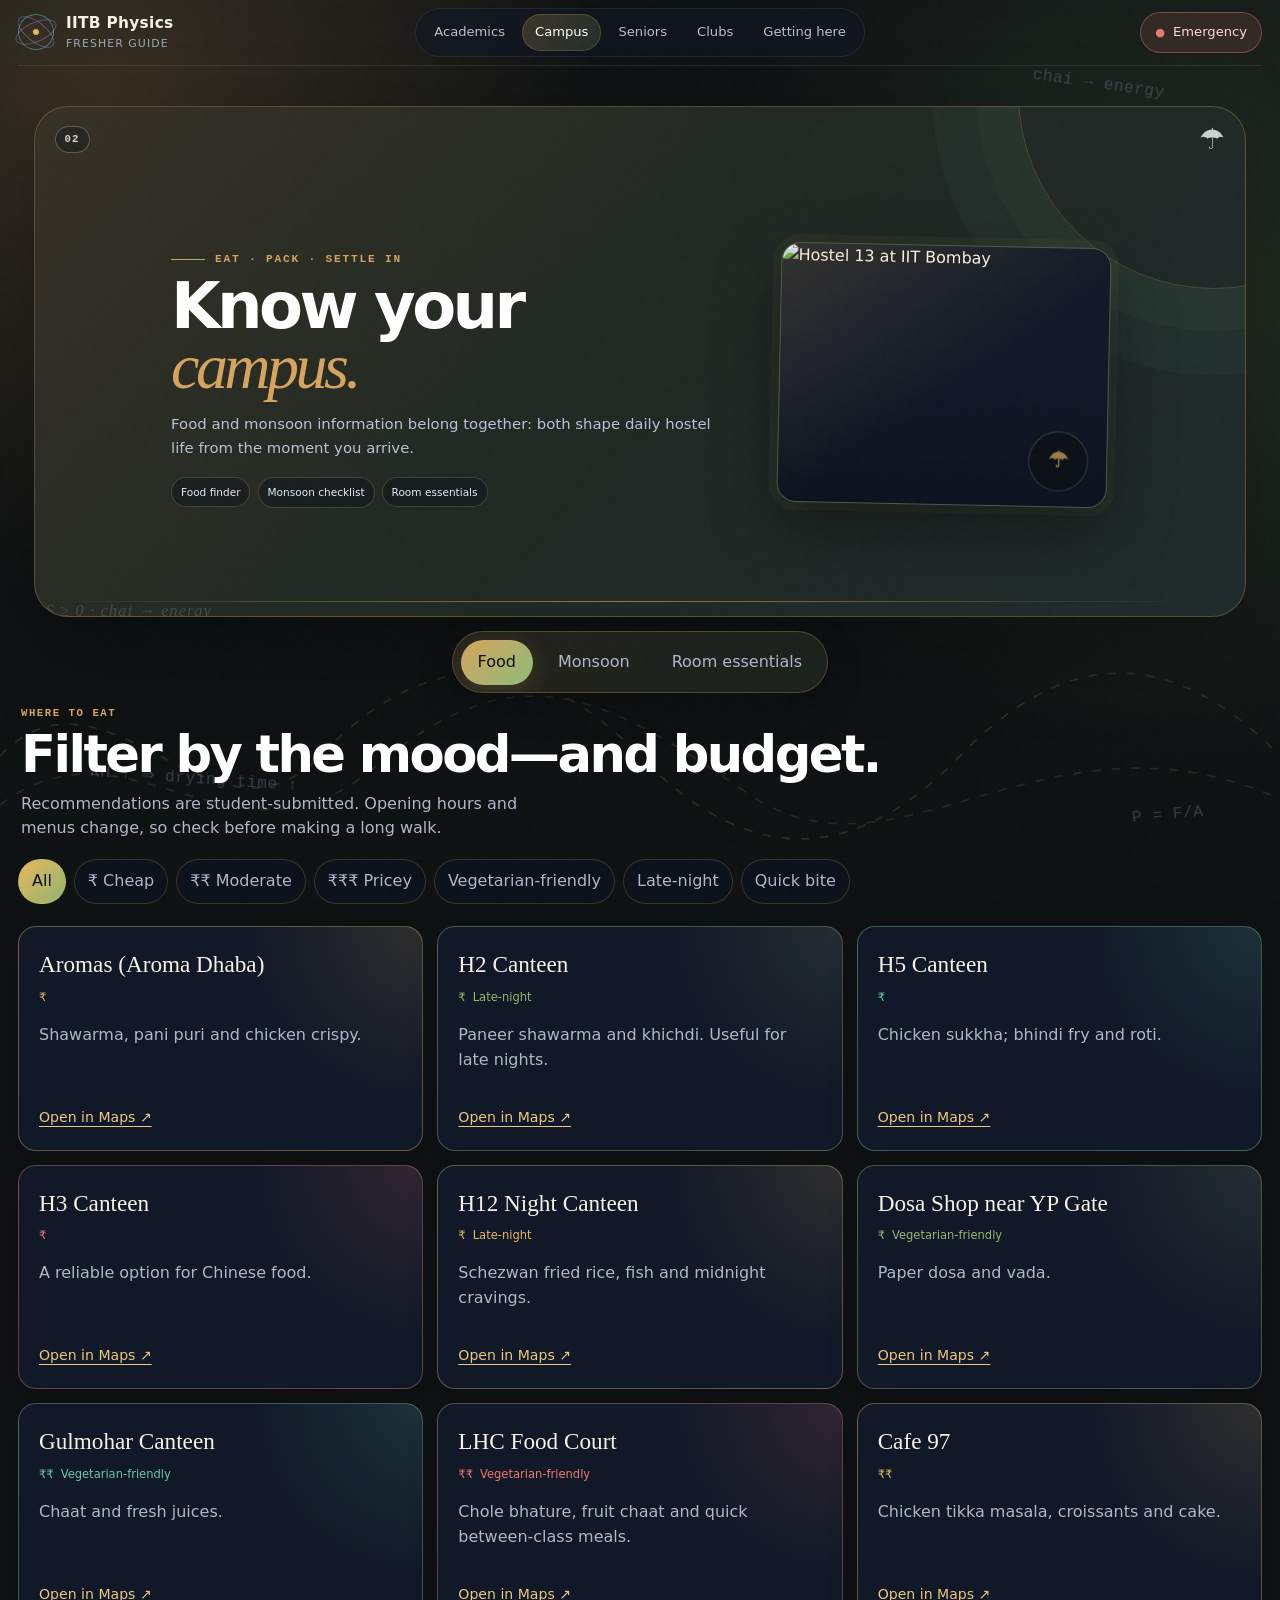
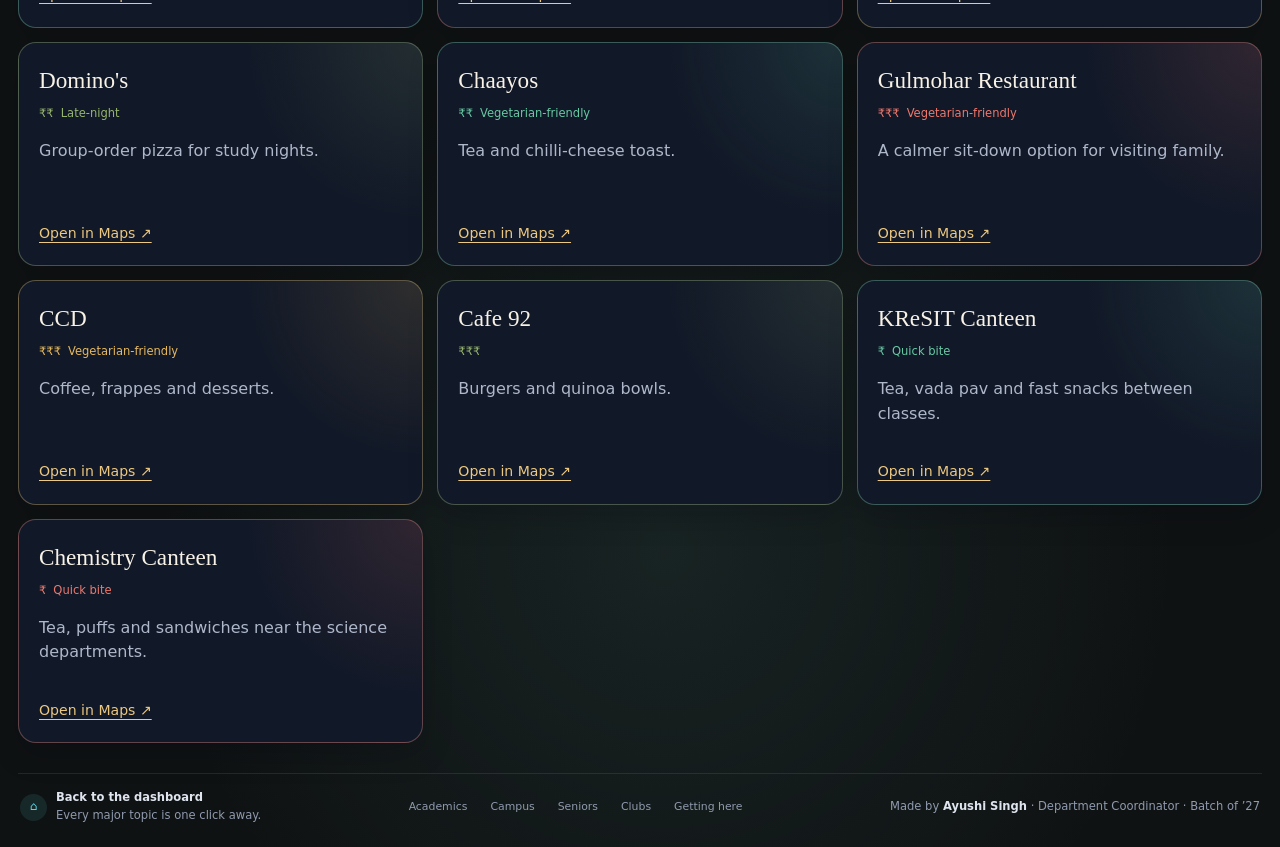
==== campus-life.html @ f0c095de "Add files via upload" ====
<!doctype html><html lang="en"><head><meta charset="utf-8"><meta name="viewport" content="width=device-width,initial-scale=1"><meta name="description" content="Food, monsoon survival and campus essentials for incoming IIT Bombay students."><meta name="theme-color" content="#263322"><title>Know Your Campus — IITB Fresher Guide</title><link rel="stylesheet" href="./styles.css"></head><body class="physics-dashboard-page dashboard-subpage guide-page page-campus">
<a class="skip-link" href="#main">Skip to content</a>
<div class="physics-sky subpage-physics-sky" aria-hidden="true">
  <span class="formula f1">ΔS ≥ 0</span>
  <span class="formula f2">chai → energy</span>
  <span class="formula f3">RH ↑ ⇒ drying time ↑</span>
  <span class="formula f4">P = F/A</span>
  <svg class="wave-field" viewBox="0 0 1200 220" preserveAspectRatio="none">
    <path d="M0,110 C100,20 200,200 300,110 S500,20 600,110 S800,200 900,110 S1100,20 1200,110"></path>
    <path d="M0,150 C120,70 220,215 350,120 S560,55 700,140 S980,60 1200,145"></path>
  </svg>
</div>

<nav class="dashboard-nav subpage-dashboard-nav" aria-label="Primary navigation">
  <a class="dashboard-brand" href="./index.html">
    <span class="brand-orbit" aria-hidden="true"><i></i></span>
    <span><strong>IITB Physics</strong><small>Fresher Guide</small></span>
  </a>
  <div class="dashboard-nav-links">
    <a href="./academics.html">Academics</a><a class="active" href="./campus-life.html">Campus</a><a href="./seniors.html">Seniors</a><a href="./clubs.html">Clubs</a><a href="./transport.html">Getting here</a>
  </div>
  <a class="emergency-pill" href="./emergency.html"><span>●</span> Emergency</a>
</nav><main id="main" class="dashboard-main dashboard-subpage-main">
<section class="page-hero"><div class="subpage-card-topline"><span class="card-index">02</span><span class="card-symbol">☂</span></div><div class="shell page-hero-grid"><div class="reveal"><p class="kicker">Eat · Pack · Settle in</p><h1 class="page-title">Know your <em>campus.</em></h1><p class="lede">Food and monsoon information belong together: both shape daily hostel life from the moment you arrive.</p><div class="subpage-meta"><span>Food finder</span><span>Monsoon checklist</span><span>Room essentials</span></div></div><figure class="page-visual reveal"><img src="./assets/hostel-h13.webp" alt="Hostel 13 at IIT Bombay"></figure></div></section>
<section class="section"><div class="shell"><div class="tab-bar" data-tabs=".campus-panel"><button class="tab-button" data-tab="food" type="button">Food</button><button class="tab-button" data-tab="monsoon" type="button">Monsoon</button><button class="tab-button" data-tab="essentials" type="button">Room essentials</button></div>
<section id="food" class="tab-panel campus-panel"><div class="section-head"><div><p class="eyebrow">Where to eat</p><h2 class="section-title">Filter by the mood—and budget.</h2><p class="section-copy">Recommendations are student-submitted. Opening hours and menus change, so check before making a long walk.</p></div></div><div class="filters" id="food-filters"><button class="filter-chip active" data-food="all">All</button><button class="filter-chip" data-food="cheap">₹ Cheap</button><button class="filter-chip" data-food="moderate">₹₹ Moderate</button><button class="filter-chip" data-food="pricey">₹₹₹ Pricey</button><button class="filter-chip" data-food="veg">Vegetarian-friendly</button><button class="filter-chip" data-food="late">Late-night</button><button class="filter-chip" data-food="quick">Quick bite</button></div><div class="food-grid" id="food-grid"><article class="food-card" data-tags="cheap"><h3>Aromas (Aroma Dhaba)</h3><div class="food-meta"><span>₹</span></div><p>Shawarma, pani puri and chicken crispy.</p><a class="map-link" target="_blank" rel="noopener" href="https://www.google.com/maps/search/?api=1&query=Aromas+(Aroma+Dhaba)+IIT+Bombay">Open in Maps ↗</a></article><article class="food-card" data-tags="cheap late"><h3>H2 Canteen</h3><div class="food-meta"><span>₹</span><span>Late-night</span></div><p>Paneer shawarma and khichdi. Useful for late nights.</p><a class="map-link" target="_blank" rel="noopener" href="https://www.google.com/maps/search/?api=1&query=H2+Canteen+IIT+Bombay">Open in Maps ↗</a></article><article class="food-card" data-tags="cheap"><h3>H5 Canteen</h3><div class="food-meta"><span>₹</span></div><p>Chicken sukkha; bhindi fry and roti.</p><a class="map-link" target="_blank" rel="noopener" href="https://www.google.com/maps/search/?api=1&query=H5+Canteen+IIT+Bombay">Open in Maps ↗</a></article><article class="food-card" data-tags="cheap"><h3>H3 Canteen</h3><div class="food-meta"><span>₹</span></div><p>A reliable option for Chinese food.</p><a class="map-link" target="_blank" rel="noopener" href="https://www.google.com/maps/search/?api=1&query=H3+Canteen+IIT+Bombay">Open in Maps ↗</a></article><article class="food-card" data-tags="cheap late"><h3>H12 Night Canteen</h3><div class="food-meta"><span>₹</span><span>Late-night</span></div><p>Schezwan fried rice, fish and midnight cravings.</p><a class="map-link" target="_blank" rel="noopener" href="https://www.google.com/maps/search/?api=1&query=H12+Night+Canteen+IIT+Bombay">Open in Maps ↗</a></article><article class="food-card" data-tags="cheap veg"><h3>Dosa Shop near YP Gate</h3><div class="food-meta"><span>₹</span><span>Vegetarian-friendly</span></div><p>Paper dosa and vada.</p><a class="map-link" target="_blank" rel="noopener" href="https://www.google.com/maps/search/?api=1&query=Dosa+Shop+near+YP+Gate+IIT+Bombay">Open in Maps ↗</a></article><article class="food-card" data-tags="moderate veg"><h3>Gulmohar Canteen</h3><div class="food-meta"><span>₹₹</span><span>Vegetarian-friendly</span></div><p>Chaat and fresh juices.</p><a class="map-link" target="_blank" rel="noopener" href="https://www.google.com/maps/search/?api=1&query=Gulmohar+Canteen+IIT+Bombay">Open in Maps ↗</a></article><article class="food-card" data-tags="moderate veg"><h3>LHC Food Court</h3><div class="food-meta"><span>₹₹</span><span>Vegetarian-friendly</span></div><p>Chole bhature, fruit chaat and quick between-class meals.</p><a class="map-link" target="_blank" rel="noopener" href="https://www.google.com/maps/search/?api=1&query=LHC+Food+Court+IIT+Bombay">Open in Maps ↗</a></article><article class="food-card" data-tags="moderate"><h3>Cafe 97</h3><div class="food-meta"><span>₹₹</span></div><p>Chicken tikka masala, croissants and cake.</p><a class="map-link" target="_blank" rel="noopener" href="https://www.google.com/maps/search/?api=1&query=Cafe+97+IIT+Bombay">Open in Maps ↗</a></article><article class="food-card" data-tags="moderate late"><h3>Domino's</h3><div class="food-meta"><span>₹₹</span><span>Late-night</span></div><p>Group-order pizza for study nights.</p><a class="map-link" target="_blank" rel="noopener" href="https://www.google.com/maps/search/?api=1&query=Domino's+IIT+Bombay">Open in Maps ↗</a></article><article class="food-card" data-tags="moderate veg"><h3>Chaayos</h3><div class="food-meta"><span>₹₹</span><span>Vegetarian-friendly</span></div><p>Tea and chilli-cheese toast.</p><a class="map-link" target="_blank" rel="noopener" href="https://www.google.com/maps/search/?api=1&query=Chaayos+IIT+Bombay">Open in Maps ↗</a></article><article class="food-card" data-tags="pricey veg"><h3>Gulmohar Restaurant</h3><div class="food-meta"><span>₹₹₹</span><span>Vegetarian-friendly</span></div><p>A calmer sit-down option for visiting family.</p><a class="map-link" target="_blank" rel="noopener" href="https://www.google.com/maps/search/?api=1&query=Gulmohar+Restaurant+IIT+Bombay">Open in Maps ↗</a></article><article class="food-card" data-tags="pricey veg"><h3>CCD</h3><div class="food-meta"><span>₹₹₹</span><span>Vegetarian-friendly</span></div><p>Coffee, frappes and desserts.</p><a class="map-link" target="_blank" rel="noopener" href="https://www.google.com/maps/search/?api=1&query=CCD+IIT+Bombay">Open in Maps ↗</a></article><article class="food-card" data-tags="pricey"><h3>Cafe 92</h3><div class="food-meta"><span>₹₹₹</span></div><p>Burgers and quinoa bowls.</p><a class="map-link" target="_blank" rel="noopener" href="https://www.google.com/maps/search/?api=1&query=Cafe+92+IIT+Bombay">Open in Maps ↗</a></article><article class="food-card" data-tags="cheap quick"><h3>KReSIT Canteen</h3><div class="food-meta"><span>₹</span><span>Quick bite</span></div><p>Tea, vada pav and fast snacks between classes.</p><a class="map-link" target="_blank" rel="noopener" href="https://www.google.com/maps/search/?api=1&query=KReSIT+Canteen+IIT+Bombay">Open in Maps ↗</a></article><article class="food-card" data-tags="cheap quick"><h3>Chemistry Canteen</h3><div class="food-meta"><span>₹</span><span>Quick bite</span></div><p>Tea, puffs and sandwiches near the science departments.</p><a class="map-link" target="_blank" rel="noopener" href="https://www.google.com/maps/search/?api=1&query=Chemistry+Canteen+IIT+Bombay">Open in Maps ↗</a></article></div></section>
<section id="monsoon" class="tab-panel campus-panel"><div class="content-grid"><div class="panel span-7"><p class="eyebrow">Interactive packing list</p><h2>Monsoon kit</h2><p>Tick items as you pack. Your progress is saved in this browser.</p><div class="checklist" id="monsoon-list"><label class="check"><input type="checkbox" data-key="umbrella"><span><strong>Sturdy umbrella</strong><small>Small folding umbrellas often lose against Mumbai wind.</small></span></label><label class="check"><input type="checkbox" data-key="raincoat"><span><strong>Good raincoat</strong><small>Useful when you need both hands for a bag or bicycle.</small></span></label><label class="check"><input type="checkbox" data-key="waterproof"><span><strong>Waterproof laptop layer</strong><small>Use a sleeve plus a waterproof outer bag.</small></span></label><label class="check"><input type="checkbox" data-key="footwear"><span><strong>Quick-drying footwear</strong><small>Keep one dry pair reserved for classes and labs.</small></span></label><label class="check"><input type="checkbox" data-key="fungus"><span><strong>Moisture and fungus control</strong><small>Do not leave damp clothes or leather sealed in cupboards.</small></span></label><label class="check"><input type="checkbox" data-key="laundry"><span><strong>Use hostel laundry for drying</strong><small>Air-drying can remain slow during humid weeks.</small></span></label></div></div><aside class="panel span-5"><p class="eyebrow">Two mistakes to avoid</p><h3>Do not overpack bedding</h3><p>Mattresses, pillows, buckets, mugs and many room basics are available around the hostel area. Save luggage space for personal essentials.</p><h3>Do not hoard perishables</h3><p>Humidity shortens food life. Keep snacks sealed and avoid storing damp packaging.</p></aside></div></section>
<section id="essentials" class="tab-panel campus-panel"><div class="content-grid"><div class="panel span-6"><p class="eyebrow">Daily setup</p><h2>Where to buy basics</h2><div class="course-list"><article class="course"><div class="course-body" style="padding:20px"><strong>H12 / H13 / H14 cluster</strong><p>Buckets, mugs, toiletries and quick snacks.</p><a class="map-link" target="_blank" rel="noopener" href="https://www.google.com/maps/search/?api=1&query=Hostel+13+IIT+Bombay">Open area in Maps ↗</a></div></article><article class="course"><div class="course-body" style="padding:20px"><strong>Hostel 1 stationery and Xerox</strong><p>Notebooks, lab records, printing and copies.</p><a class="map-link" target="_blank" rel="noopener" href="https://www.google.com/maps/search/?api=1&query=Hostel+1+IIT+Bombay">Open in Maps ↗</a></div></article><article class="course"><div class="course-body" style="padding:20px"><strong>Dhun convenience store, H16</strong><p>Packaged food, daily essentials and late-night supplies.</p><a class="map-link" target="_blank" rel="noopener" href="https://www.google.com/maps/search/?api=1&query=Hostel+16+IIT+Bombay">Open in Maps ↗</a></div></article></div></div><div class="panel span-6"><p class="eyebrow">Bulk purchases</p><h2>One larger grocery run</h2><p>DMart in Hiranandani can be useful for shared room supplies, coffee and packaged snacks. Coordinate with batchmates rather than making repeated solo trips.</p><a class="btn btn-secondary" target="_blank" rel="noopener" href="https://www.google.com/maps/search/?api=1&query=DMart+Hiranandani+Powai">DMart in Maps ↗</a></div></div></section>
</div></section></main>

<footer class="dashboard-subpage-footer">
  <div class="dashboard-bottom subpage-bottom">
    <a class="bottom-note back-dashboard" href="./index.html">
      <span>⌂</span>
      <p><strong>Back to the dashboard</strong><br>Every major topic is one click away.</p>
    </a>
    <div class="subpage-footer-links" aria-label="Guide links">
      <a href="./academics.html">Academics</a>
      <a href="./campus-life.html">Campus</a>
      <a href="./seniors.html">Seniors</a>
      <a href="./clubs.html">Clubs</a>
      <a href="./transport.html">Getting here</a>
    </div>
    <p class="maker-credit">Made by <strong>Ayushi Singh</strong> · Department Coordinator · Batch of ’27</p>
  </div>
</footer>
<script src="./site.js"></script><script>
const chips=[...document.querySelectorAll('[data-food]')],cards=[...document.querySelectorAll('.food-card')];chips.forEach(chip=>chip.addEventListener('click',()=>{chips.forEach(c=>c.classList.toggle('active',c===chip));const f=chip.dataset.food;cards.forEach(card=>card.hidden=f!=='all'&&!card.dataset.tags.split(' ').includes(f))}));
const checks=[...document.querySelectorAll('#monsoon-list input')];checks.forEach(box=>{const key='iitb-pack-'+box.dataset.key;box.checked=localStorage.getItem(key)==='1';box.closest('.check').classList.toggle('done',box.checked);box.addEventListener('change',()=>{localStorage.setItem(key,box.checked?'1':'0');box.closest('.check').classList.toggle('done',box.checked)})});
</script></body></html>
---- styles.css ----
:root {
  --ink: #f4f1e8;
  --muted: #b9b8b0;
  --paper: #111411;
  --paper-2: #171a17;
  --paper-3: #20231f;
  --sage: #a8b89a;
  --sage-deep: #697b61;
  --clay: #c9896b;
  --lavender: #a99cc7;
  --sand: #d3bd95;
  --blue: #8faeb4;
  --danger: #d66f62;
  --line: rgba(244, 241, 232, .12);
  --shadow: 0 22px 70px rgba(0,0,0,.35);
  --radius-xl: 32px;
  --radius-lg: 24px;
  --radius-md: 16px;
  --max: 1220px;
}

* { box-sizing: border-box; }
html { scroll-behavior: smooth; }
body {
  margin: 0;
  min-height: 100vh;
  background:
    radial-gradient(circle at 12% 0%, rgba(168,184,154,.13), transparent 34rem),
    radial-gradient(circle at 90% 10%, rgba(169,156,199,.1), transparent 30rem),
    var(--paper);
  color: var(--ink);
  font-family: Inter, ui-sans-serif, system-ui, -apple-system, BlinkMacSystemFont, "Segoe UI", sans-serif;
  line-height: 1.55;
  -webkit-font-smoothing: antialiased;
}
body::before {
  content: "";
  position: fixed;
  inset: 0;
  pointer-events: none;
  opacity: .16;
  z-index: 99;
  background-image: url("data:image/svg+xml,%3Csvg viewBox='0 0 180 180' xmlns='http://www.w3.org/2000/svg'%3E%3Cfilter id='n'%3E%3CfeTurbulence type='fractalNoise' baseFrequency='.9' numOctaves='3' stitchTiles='stitch'/%3E%3C/filter%3E%3Crect width='100%25' height='100%25' filter='url(%23n)' opacity='.22'/%3E%3C/svg%3E");
}
a { color: inherit; }
img { max-width: 100%; display: block; }
button, input, select { font: inherit; }
button { color: inherit; }

.shell { width: min(calc(100% - 32px), var(--max)); margin-inline: auto; }
.skip-link { position: fixed; top: 12px; left: 12px; z-index: 200; transform: translateY(-150%); background: var(--ink); color: var(--paper); padding: 10px 14px; border-radius: 10px; }
.skip-link:focus { transform: translateY(0); }

.site-nav {
  position: sticky; top: 0; z-index: 80;
  border-bottom: 1px solid transparent;
  transition: background .25s ease, border-color .25s ease, backdrop-filter .25s ease;
}
.site-nav.scrolled { background: rgba(17,20,17,.82); border-color: var(--line); backdrop-filter: blur(18px); }
.nav-inner { min-height: 74px; display:flex; align-items:center; justify-content:space-between; gap: 20px; }
.brand { display:flex; align-items:center; gap:12px; text-decoration:none; font-weight:750; letter-spacing:-.02em; }
.brand-mark { width:38px; height:38px; display:grid; place-items:center; border-radius:50%; background:var(--sage); color:#172016; font-family:Georgia,serif; font-size:20px; }
.nav-links { display:flex; align-items:center; gap:8px; }
.nav-links a { padding:10px 13px; color:var(--muted); text-decoration:none; border-radius:999px; font-size:.9rem; }
.nav-links a:hover, .nav-links a[aria-current="page"] { color:var(--ink); background:rgba(244,241,232,.07); }
.nav-urgent { border:1px solid rgba(214,111,98,.35)!important; color:#efb0a8!important; }
.menu-toggle { display:none; width:44px; height:44px; border:1px solid var(--line); background:var(--paper-2); border-radius:50%; cursor:pointer; }

.hero { padding:72px 0 64px; }
.hero-grid { display:grid; grid-template-columns:1.04fr .96fr; align-items:center; gap:clamp(38px,7vw,96px); }
.kicker { display:inline-flex; align-items:center; gap:10px; margin:0 0 20px; color:var(--sage); font-size:.78rem; text-transform:uppercase; letter-spacing:.18em; font-weight:800; }
.kicker::before { content:""; width:34px; height:1px; background:currentColor; }
.display { margin:0; max-width:760px; font-family:Georgia, "Times New Roman", serif; font-weight:500; line-height:.98; letter-spacing:-.055em; font-size:clamp(3.35rem,8vw,7.15rem); text-wrap:balance; }
.display em { color:var(--sage); font-weight:400; }
.lede { max-width:650px; margin:26px 0 0; color:var(--muted); font-size:clamp(1rem,1.8vw,1.18rem); }
.hero-actions { display:flex; flex-wrap:wrap; gap:12px; margin-top:30px; }
.btn { display:inline-flex; align-items:center; justify-content:center; gap:9px; min-height:48px; padding:0 18px; border:1px solid var(--line); border-radius:999px; text-decoration:none; font-weight:700; font-size:.92rem; transition:transform .2s ease, background .2s ease, border-color .2s ease; }
.btn:hover { transform:translateY(-2px); }
.btn-primary { background:var(--ink); color:var(--paper); border-color:var(--ink); }
.btn-secondary { background:rgba(244,241,232,.04); }

.hero-collage { position:relative; min-height:560px; }
.photo { position:absolute; overflow:hidden; border-radius:var(--radius-xl); border:1px solid rgba(244,241,232,.18); box-shadow:var(--shadow); background:var(--paper-2); }
.photo img { width:100%; height:100%; object-fit:cover; transition:transform .8s cubic-bezier(.2,.8,.2,1); }
.photo:hover img { transform:scale(1.04); }
.photo-main { inset:0 56px 70px 0; transform:rotate(-2.4deg); }
.photo-small { width:42%; height:39%; right:0; bottom:0; transform:rotate(3deg); }
.photo-note { position:absolute; right:2%; top:4%; width:190px; padding:18px; border-radius:20px; background:var(--sand); color:#242016; transform:rotate(4deg); box-shadow:var(--shadow); font-size:.87rem; }
.photo-note strong { display:block; font-family:Georgia,serif; font-size:1.4rem; margin-bottom:5px; }

.marquee { overflow:hidden; border-block:1px solid var(--line); background:rgba(244,241,232,.025); }
.marquee-track { display:flex; width:max-content; gap:42px; padding:13px 0; color:#cac8bf; font-size:.78rem; letter-spacing:.14em; text-transform:uppercase; animation:marquee 28s linear infinite; }
.marquee-track span::before { content:"✦"; color:var(--sage); margin-right:42px; }
@keyframes marquee { to { transform:translateX(-50%); } }

.section { padding:92px 0; }
.section-head { display:grid; grid-template-columns:1fr auto; gap:24px; align-items:end; margin-bottom:34px; }
.eyebrow { margin:0 0 8px; color:var(--sage); text-transform:uppercase; letter-spacing:.16em; font-size:.74rem; font-weight:800; }
.section-title { margin:0; font-family:Georgia,serif; font-size:clamp(2.15rem,5vw,4.2rem); font-weight:500; line-height:1.03; letter-spacing:-.04em; }
.section-copy { max-width:520px; margin:12px 0 0; color:var(--muted); }
.text-link { color:var(--ink); text-underline-offset:5px; }

.bento { display:grid; grid-template-columns:repeat(12,1fr); gap:18px; }
.bento-card { position:relative; min-height:280px; overflow:hidden; border:1px solid var(--line); border-radius:var(--radius-lg); background:var(--paper-2); text-decoration:none; isolation:isolate; transition:transform .35s cubic-bezier(.2,.8,.2,1), border-color .3s ease; }
.bento-card:hover { transform:translateY(-6px); border-color:rgba(244,241,232,.28); }
.bento-card:focus-visible { outline:2px solid var(--sage); outline-offset:4px; }
.bento-card img { position:absolute; inset:0; width:100%; height:100%; object-fit:cover; z-index:-2; transition:transform .7s cubic-bezier(.2,.8,.2,1); }
.bento-card:hover img { transform:scale(1.045); }
.bento-card::after { content:""; position:absolute; inset:0; z-index:-1; background:linear-gradient(180deg,transparent 12%,rgba(11,13,11,.24) 50%,rgba(11,13,11,.94) 100%); }
.card-content { position:absolute; inset:auto 0 0; padding:26px; }
.card-number { display:inline-grid; place-items:center; width:34px; height:34px; border-radius:50%; background:rgba(244,241,232,.12); backdrop-filter:blur(12px); font-size:.73rem; margin-bottom:42px; }
.card-title { margin:0; font-family:Georgia,serif; font-size:clamp(1.8rem,3vw,2.75rem); font-weight:500; letter-spacing:-.035em; }
.card-copy { max-width:520px; margin:9px 0 0; color:#cfcec7; font-size:.94rem; }
.card-tags { display:flex; flex-wrap:wrap; gap:7px; margin-top:16px; }
.card-tags span { padding:6px 10px; border-radius:999px; background:rgba(244,241,232,.1); color:#e2e0d8; font-size:.72rem; }
.card-arrow { position:absolute; top:22px; right:22px; width:46px; height:46px; display:grid; place-items:center; border-radius:50%; background:rgba(17,20,17,.72); backdrop-filter:blur(12px); font-size:1.15rem; transition:transform .3s ease; }
.bento-card:hover .card-arrow { transform:rotate(45deg); }
.span-7 { grid-column:span 7; }
.span-5 { grid-column:span 5; }
.span-4 { grid-column:span 4; }
.span-8 { grid-column:span 8; }
.tall { min-height:470px; }
.medium { min-height:350px; }
.solid-sage { background:var(--sage-deep); }
.solid-clay { background:#6d4033; }
.solid-lavender { background:#554d68; }
.solid-sage::after, .solid-clay::after, .solid-lavender::after { background:linear-gradient(180deg,rgba(0,0,0,.03),rgba(0,0,0,.42)); }

.senior-mosaic { position:absolute; inset:24px 24px auto auto; display:flex; }
.senior-mosaic img, .senior-mosaic .avatar-dot { width:58px; height:58px; margin-left:-12px; border-radius:50%; object-fit:cover; object-position:center 25%; border:3px solid #554d68; background:var(--paper-3); }

.quick-grid { display:grid; grid-template-columns:repeat(4,1fr); gap:14px; }
.quick-item { padding:22px; border:1px solid var(--line); border-radius:var(--radius-md); background:rgba(244,241,232,.03); }
.quick-icon { width:42px; height:42px; display:grid; place-items:center; border-radius:14px; background:rgba(168,184,154,.13); color:var(--sage); margin-bottom:28px; }
.quick-item h3 { margin:0 0 6px; font-size:1rem; }
.quick-item p { margin:0; color:var(--muted); font-size:.84rem; }

.page-hero { padding:56px 0 54px; }
.page-hero-grid { display:grid; grid-template-columns:1fr .82fr; gap:55px; align-items:center; }
.page-title { margin:0; font-family:Georgia,serif; font-size:clamp(3.2rem,8vw,6.6rem); line-height:.97; letter-spacing:-.055em; font-weight:500; }
.page-title em { color:var(--sage); }
.page-visual { height:430px; border-radius:var(--radius-xl); overflow:hidden; border:1px solid var(--line); box-shadow:var(--shadow); }
.page-visual img { width:100%; height:100%; object-fit:cover; }

.tab-bar { position:sticky; top:74px; z-index:40; display:flex; gap:8px; padding:8px; margin:0 auto 34px; width:max-content; max-width:100%; overflow:auto; border:1px solid var(--line); border-radius:999px; background:rgba(23,26,23,.85); backdrop-filter:blur(18px); }
.tab-button { border:0; background:transparent; color:var(--muted); padding:10px 17px; border-radius:999px; cursor:pointer; white-space:nowrap; }
.tab-button.active { background:var(--ink); color:var(--paper); }
.tab-panel { display:none; }
.tab-panel.active { display:block; animation:panel-in .36s ease both; }
@keyframes panel-in { from { opacity:0; transform:translateY(9px); } }

.content-grid { display:grid; grid-template-columns:repeat(12,1fr); gap:18px; }
.panel { border:1px solid var(--line); border-radius:var(--radius-lg); background:var(--paper-2); padding:clamp(22px,4vw,38px); }
.panel h2, .panel h3 { margin-top:0; font-family:Georgia,serif; font-weight:500; letter-spacing:-.025em; }
.panel h2 { font-size:clamp(2rem,4vw,3.3rem); }
.panel h3 { font-size:1.55rem; }
.panel p { color:var(--muted); }
.panel.span-8, .panel.span-4, .panel.span-6 { min-height:100%; }
.span-6 { grid-column:span 6; }

.course-list { display:grid; gap:12px; }
.course { border:1px solid var(--line); border-radius:18px; overflow:hidden; background:rgba(244,241,232,.025); }
.course summary { display:grid; grid-template-columns:70px 1fr auto; align-items:center; gap:16px; padding:20px; cursor:pointer; list-style:none; }
.course summary::-webkit-details-marker { display:none; }
.course-code { color:var(--sage); font-size:.77rem; font-weight:800; letter-spacing:.08em; }
.course-title { font-weight:750; }
.course-plus { width:34px; height:34px; display:grid; place-items:center; border-radius:50%; background:rgba(244,241,232,.06); transition:transform .25s ease; }
.course[open] .course-plus { transform:rotate(45deg); }
.course-body { padding:0 20px 22px 106px; color:var(--muted); }
.book-list { margin:9px 0 0; padding-left:18px; }

.grade-ladder { display:grid; gap:9px; }
.grade-row { display:grid; grid-template-columns:72px 60px 1fr; align-items:center; gap:12px; padding:13px 15px; border-radius:14px; background:rgba(244,241,232,.035); }
.grade-letter { font-weight:850; color:var(--sage); }
.grade-point { font-family:Georgia,serif; font-size:1.3rem; }

.calculator { display:grid; gap:14px; }
.calc-row { display:grid; grid-template-columns:1.5fr .65fr 1fr 42px; gap:10px; }
.field { width:100%; min-height:46px; border:1px solid var(--line); border-radius:12px; background:#0e110e; color:var(--ink); padding:0 12px; }
.remove-row { border:1px solid var(--line); background:transparent; border-radius:12px; cursor:pointer; }
.calc-actions { display:flex; gap:10px; flex-wrap:wrap; }
.calc-result { margin-top:12px; padding:24px; border-radius:20px; background:var(--sage); color:#172016; }
.calc-result strong { display:block; font-family:Georgia,serif; font-size:3.8rem; line-height:1; }

.filters { display:flex; flex-wrap:wrap; gap:8px; margin-bottom:22px; }
.filter-chip { border:1px solid var(--line); background:transparent; color:var(--muted); padding:9px 13px; border-radius:999px; cursor:pointer; }
.filter-chip.active { background:var(--sage); color:#172016; border-color:var(--sage); }
.food-grid { display:grid; grid-template-columns:repeat(3,1fr); gap:14px; }
.food-card { border:1px solid var(--line); border-radius:18px; padding:20px; background:rgba(244,241,232,.025); transition:transform .2s ease, border-color .2s ease; }
.food-card:hover { transform:translateY(-3px); border-color:rgba(168,184,154,.45); }
.food-card h3 { margin:0 0 6px; font-family:Georgia,serif; font-size:1.45rem; font-weight:500; }
.food-meta { display:flex; gap:7px; flex-wrap:wrap; margin-bottom:15px; }
.food-meta span { color:var(--sage); font-size:.72rem; }
.food-card p { min-height:66px; }
.map-link { display:inline-flex; gap:7px; color:var(--ink); text-underline-offset:4px; font-size:.88rem; }

.checklist { display:grid; gap:10px; }
.check { display:flex; gap:14px; align-items:flex-start; padding:16px; border:1px solid var(--line); border-radius:15px; background:rgba(244,241,232,.025); cursor:pointer; }
.check input { margin-top:4px; accent-color:var(--sage); }
.check.done { opacity:.55; }
.check.done strong { text-decoration:line-through; }
.check small { display:block; color:var(--muted); margin-top:3px; }

.senior-controls { display:grid; grid-template-columns:1fr auto; gap:14px; margin-bottom:26px; }
.search-box { min-height:50px; padding:0 16px; border:1px solid var(--line); border-radius:999px; background:var(--paper-2); color:var(--ink); }
.senior-grid { display:grid; grid-template-columns:repeat(3,1fr); gap:16px; }
.senior-card {
  --senior-accent:var(--sage);
  position:relative;
  overflow:hidden;
  min-height:260px;
  padding:20px;
  border:1px solid color-mix(in srgb,var(--senior-accent) 26%,var(--line));
  border-radius:22px;
  background:
    radial-gradient(circle at 92% 8%,color-mix(in srgb,var(--senior-accent) 13%,transparent),transparent 34%),
    var(--paper-2);
  transition:transform .3s ease,border-color .3s ease,box-shadow .3s ease;
}
.senior-card::after {
  content:"";
  position:absolute;
  width:160px;
  height:160px;
  right:-92px;
  bottom:-104px;
  border:1px solid color-mix(in srgb,var(--senior-accent) 23%,transparent);
  border-radius:50%;
  box-shadow:0 0 0 24px color-mix(in srgb,var(--senior-accent) 5%,transparent);
  pointer-events:none;
}
.senior-card:hover {
  transform:translateY(-5px);
  border-color:color-mix(in srgb,var(--senior-accent) 52%,var(--line));
  box-shadow:0 18px 38px rgba(0,0,0,.18);
}
.senior-card[data-senior-category="research"] { --senior-accent:#86aee8; }
.senior-card[data-senior-category="industry"] { --senior-accent:#d6a35d; }
.senior-card[data-senior-category="teaching"] { --senior-accent:#8fc7ac; }
.senior-card[data-senior-category="exploring"] { --senior-accent:#c29ad7; }
.senior-card-head { display:flex; align-items:center; gap:14px; position:relative; z-index:1; }
.senior-orbit {
  position:relative;
  display:grid;
  flex:0 0 62px;
  width:62px;
  height:62px;
  place-items:center;
  border:1px solid color-mix(in srgb,var(--senior-accent) 52%,transparent);
  border-radius:50%;
  background:color-mix(in srgb,var(--senior-accent) 11%,transparent);
}
.senior-orbit::before,
.senior-orbit::after {
  content:"";
  position:absolute;
  inset:8px -5px;
  border:1px solid color-mix(in srgb,var(--senior-accent) 48%,transparent);
  border-radius:50%;
  transform:rotate(52deg);
}
.senior-orbit::after { transform:rotate(-52deg); }
.senior-orbit span { position:relative; z-index:1; color:var(--senior-accent); font:600 1.45rem/1 Georgia,serif; }
.senior-heading { min-width:0; }
.senior-heading h2 { margin:5px 0 0; font-family:Georgia,serif; font-size:1.55rem; font-weight:500; line-height:1.1; }
.senior-badge {
  display:inline-flex;
  padding:4px 8px;
  border-radius:999px;
  background:color-mix(in srgb,var(--senior-accent) 11%,transparent);
  color:var(--senior-accent);
  font-size:.66rem;
  font-weight:700;
  text-transform:uppercase;
  letter-spacing:.09em;
}
.senior-body { position:relative; z-index:1; padding:0; }
.senior-info { margin-top:18px; display:grid; gap:12px; }
.senior-info div { border-top:1px solid var(--line); padding-top:11px; }
.senior-info small { display:block; color:var(--senior-accent); text-transform:uppercase; letter-spacing:.08em; font-size:.65rem; margin-bottom:3px; }
.senior-info p { margin:0; color:#d4d2cb; font-size:.88rem; line-height:1.5; }
.senior-details { margin-top:14px; }
.senior-details summary { cursor:pointer; color:var(--lavender); }
.empty-state { grid-column:1/-1; padding:50px; text-align:center; border:1px dashed var(--line); border-radius:22px; color:var(--muted); }

.info-strip { display:grid; grid-template-columns:repeat(3,1fr); gap:14px; }
.info-strip > div { padding:20px; border-radius:18px; background:rgba(244,241,232,.035); border:1px solid var(--line); }
.info-strip strong { display:block; font-family:Georgia,serif; font-size:2rem; color:var(--sage); }

.site-footer { margin-top:70px; border-top:1px solid var(--line); }
.footer-main { display:grid; grid-template-columns:1.2fr 1fr; gap:40px; padding:54px 0 32px; }
.footer-title { margin:0; font-family:Georgia,serif; font-size:2.25rem; font-weight:500; }
.footer-links { display:grid; grid-template-columns:repeat(2,1fr); gap:10px; }
.footer-links a { color:var(--muted); text-decoration:none; }
.footer-links a:hover { color:var(--ink); }
.credit-band { padding:16px 0 20px; border-top:1px solid var(--line); color:var(--muted); font-size:.82rem; display:flex; justify-content:space-between; gap:20px; flex-wrap:wrap; }
.credit-band strong { color:var(--ink); }

.reveal { opacity:0; transform:translateY(22px); transition:opacity .7s ease, transform .7s ease; }
.reveal.visible { opacity:1; transform:none; }

@media (max-width: 980px) {
  .hero-grid, .page-hero-grid { grid-template-columns:1fr; }
  .hero-collage { min-height:490px; }
  .span-7,.span-5,.span-4,.span-8,.span-6 { grid-column:span 12; }
  .tall,.medium { min-height:390px; }
  .quick-grid { grid-template-columns:repeat(2,1fr); }
  .food-grid,.senior-grid { grid-template-columns:repeat(2,1fr); }
  .footer-main { grid-template-columns:1fr; }
}

@media (max-width: 760px) {
  .nav-links { display:none; position:absolute; top:68px; left:16px; right:16px; padding:12px; flex-direction:column; align-items:stretch; border:1px solid var(--line); border-radius:20px; background:rgba(17,20,17,.96); backdrop-filter:blur(18px); }
  .nav-links.open { display:flex; }
  .nav-links a { padding:12px 14px; }
  .menu-toggle { display:grid; place-items:center; }
  .hero { padding-top:42px; }
  .hero-collage { min-height:400px; }
  .photo-main { inset:0 36px 55px 0; }
  .photo-note { width:155px; font-size:.75rem; }
  .section { padding:68px 0; }
  .section-head { grid-template-columns:1fr; }
  .section-head .btn { justify-self:start; }
  .food-grid,.senior-grid { grid-template-columns:1fr; }
  .senior-controls { grid-template-columns:1fr; }
  .calc-row { grid-template-columns:1fr 80px 1fr 42px; }
  .info-strip { grid-template-columns:1fr; }
  .page-visual { height:330px; }
}

@media (max-width: 520px) {
  .shell { width:min(calc(100% - 20px),var(--max)); }
  .display { font-size:3.35rem; }
  .hero-collage { min-height:350px; }
  .photo-note { display:none; }
  .quick-grid { grid-template-columns:1fr; }
  .card-content { padding:22px; }
  .calc-row { grid-template-columns:1fr 74px; }
  .calc-row .grade-select { grid-column:1; }
  .remove-row { grid-column:2; grid-row:2; }
  .course summary { grid-template-columns:58px 1fr auto; padding:16px; }
  .course-body { padding:0 16px 18px; }
  .grade-row { grid-template-columns:60px 48px 1fr; font-size:.84rem; }
}

@media (prefers-reduced-motion: reduce) {
  *,*::before,*::after { scroll-behavior:auto!important; animation:none!important; transition-duration:.01ms!important; }
  .reveal { opacity:1; transform:none; }
}

/* =========================================================
   Physics dashboard homepage — compact, colourful, immediate
   ========================================================= */
.physics-dashboard-page {
  --dash-bg: #090e1a;
  --dash-panel: #111827;
  --dash-cream: #f7f1e6;
  --dash-muted: #c3cad8;
  --dash-cyan: #5fd8e6;
  --dash-violet: #9b8af7;
  --dash-mango: #e6b85c;
  --dash-coral: #ed786d;
  --dash-mint: #66c9a4;
  --dash-blue: #6f9fe8;
  background:
    radial-gradient(circle at 15% 5%, rgba(83, 92, 170, .23), transparent 34rem),
    radial-gradient(circle at 82% 20%, rgba(45, 137, 151, .18), transparent 32rem),
    linear-gradient(155deg, #080d18 0%, #0d1424 60%, #080c16 100%);
  color: var(--dash-cream);
  overflow-x: hidden;
}

.physics-dashboard-page::before {
  opacity: .08;
}

.physics-sky {
  position: fixed;
  inset: 0;
  z-index: 0;
  overflow: hidden;
  pointer-events: none;
}
.physics-sky::before {
  content: "";
  position: absolute;
  inset: 0;
  opacity: .17;
  background-image:
    linear-gradient(rgba(137, 161, 210, .14) 1px, transparent 1px),
    linear-gradient(90deg, rgba(137, 161, 210, .14) 1px, transparent 1px);
  background-size: 72px 72px;
  mask-image: linear-gradient(to bottom, black, transparent 80%);
}
.formula {
  position: absolute;
  font-family: "Courier New", monospace;
  color: rgba(180, 204, 244, .28);
  letter-spacing: .04em;
  filter: blur(.1px);
}
.f1 { top: 13%; left: 3%; transform: rotate(-9deg); }
.f2 { top: 8%; right: 9%; transform: rotate(8deg); }
.f3 { bottom: 12%; left: 7%; transform: rotate(4deg); }
.f4 { bottom: 8%; right: 6%; transform: rotate(-5deg); }
.wave-field { position: absolute; inset: auto 0 1% 0; width: 100%; height: 30%; opacity: .17; }
.wave-field path { fill: none; stroke: var(--dash-cyan); stroke-width: 1.5; stroke-dasharray: 8 10; }
.wave-field path:last-child { stroke: var(--dash-violet); }

.dashboard-nav {
  position: relative;
  z-index: 10;
  width: min(calc(100% - 36px), 1480px);
  min-height: 66px;
  margin: 0 auto;
  display: grid;
  grid-template-columns: 1fr auto 1fr;
  align-items: center;
  gap: 24px;
  border-bottom: 1px solid rgba(255,255,255,.1);
}
.dashboard-brand { display: inline-flex; align-items: center; gap: 12px; width: max-content; text-decoration: none; }
.dashboard-brand strong { display: block; font-size: .96rem; letter-spacing: .02em; }
.dashboard-brand small { display: block; margin-top: 1px; color: #9ba8bd; font-size: .68rem; letter-spacing: .1em; text-transform: uppercase; }
.brand-orbit { position: relative; width: 36px; height: 36px; border: 1px solid rgba(95,216,230,.45); border-radius: 50%; transform: rotate(-24deg); }
.brand-orbit::before, .brand-orbit::after { content:""; position:absolute; inset: 7px -5px; border:1px solid rgba(155,138,247,.42); border-radius:50%; }
.brand-orbit::after { transform: rotate(62deg); }
.brand-orbit i { position:absolute; left:50%; top:50%; width:6px; height:6px; border-radius:50%; background:var(--dash-mango); transform:translate(-50%,-50%); box-shadow:0 0 16px rgba(230,184,92,.75); }
.dashboard-nav-links { display: flex; gap: 4px; padding: 5px; border: 1px solid rgba(255,255,255,.08); border-radius: 999px; background: rgba(17,24,39,.55); backdrop-filter: blur(16px); }
.dashboard-nav-links a { padding: 8px 13px; border-radius: 999px; color: #b7c0d1; text-decoration: none; font-size: .82rem; }
.dashboard-nav-links a:hover, .dashboard-nav-links a:focus-visible { background: rgba(255,255,255,.08); color: white; outline: none; }
.emergency-pill { justify-self: end; display:inline-flex; align-items:center; gap:8px; padding:9px 14px; border-radius:999px; background:rgba(237,120,109,.12); border:1px solid rgba(237,120,109,.42); color:#ffd8d4; text-decoration:none; font-size:.82rem; }
.emergency-pill span { color:var(--dash-coral); font-size:.7rem; animation:emergency-pulse 1.7s ease-in-out infinite; }
@keyframes emergency-pulse { 50% { opacity:.35; transform:scale(.72); } }

.dashboard-main { position: relative; z-index: 2; width: min(calc(100% - 36px), 1480px); margin: 0 auto; padding: 24px 0 22px; }
.dashboard-intro { display: grid; grid-template-columns: minmax(0, 1.3fr) minmax(300px, .7fr); gap: 42px; align-items: end; margin-bottom: 20px; }
.dashboard-kicker { margin: 0 0 8px; color: var(--dash-cyan); font: 700 .72rem/1.3 "Courier New", monospace; letter-spacing: .16em; text-transform: uppercase; }
.dashboard-intro h1 { max-width: 900px; margin: 0; font-size: clamp(2.3rem, 4.9vw, 4.9rem); line-height: .96; letter-spacing: -.05em; }
.dashboard-intro h1 span { color: #a9bdf0; font-family: Georgia, serif; font-style: italic; font-weight: 500; }
.intro-side { max-width: 490px; justify-self: end; }
.intro-side > p { margin: 0 0 12px; color: #aeb7c8; font-size: .91rem; line-height: 1.55; }
.live-equation { display:flex; align-items:center; justify-content:space-between; gap:14px; padding:10px 13px; border:1px solid rgba(95,216,230,.2); border-radius:12px; background:rgba(12,19,34,.66); }
.live-equation span { color:#8290a7; font-size:.67rem; text-transform:uppercase; letter-spacing:.1em; }
.live-equation strong { color:var(--dash-cyan); font:700 .78rem/1.2 "Courier New",monospace; text-align:right; }

.dashboard-grid { display: grid; grid-template-columns: repeat(12, minmax(0, 1fr)); grid-template-rows: minmax(220px, 28vh) minmax(205px, 25vh); gap: 14px; }
.dashboard-card {
  position: relative;
  min-height: 0;
  overflow: hidden;
  border: 1px solid rgba(255,255,255,.13);
  border-radius: 24px;
  background: #131b2c;
  color: white;
  text-decoration: none;
  isolation: isolate;
  box-shadow: 0 18px 45px rgba(1,5,14,.28);
  transform-style: preserve-3d;
  transition: transform .25s ease, border-color .25s ease, box-shadow .25s ease;
}
.dashboard-card:hover, .dashboard-card:focus-visible { border-color: rgba(255,255,255,.38); box-shadow: 0 24px 64px rgba(1,5,14,.48); outline:none; }
.dashboard-card > img { position:absolute; inset:0; width:100%; height:100%; object-fit:cover; z-index:-3; transition:transform .55s ease, filter .55s ease; }
.dashboard-card:hover > img { transform:scale(1.045); }
.card-shade { position:absolute; inset:0; z-index:-2; }
.card-topline { position:absolute; z-index:3; top:17px; left:18px; right:18px; display:flex; align-items:center; justify-content:space-between; }
.card-index { display:inline-flex; align-items:center; min-height:27px; padding:0 9px; border:1px solid rgba(255,255,255,.25); border-radius:999px; color:rgba(255,255,255,.8); background:rgba(6,10,20,.25); backdrop-filter:blur(10px); font:700 .67rem/1 "Courier New",monospace; letter-spacing:.1em; }
.card-symbol { font: 500 1.8rem/1 Georgia, serif; color: rgba(255,255,255,.78); }
.dashboard-card-content { position:absolute; z-index:2; left:20px; right:20px; bottom:20px; transform:translateZ(18px); }
.dashboard-card-content h2 { margin:4px 0 6px; font-family: Georgia, serif; font-size:clamp(1.65rem,2.3vw,2.65rem); line-height:1; font-weight:500; letter-spacing:-.035em; }
.dashboard-card-content > p:not(.card-label) { max-width:620px; margin:0; color:rgba(255,255,255,.78); font-size:.86rem; line-height:1.45; }
.card-label { margin:0; color:rgba(255,255,255,.67); font:700 .64rem/1.2 "Courier New",monospace; letter-spacing:.13em; text-transform:uppercase; }
.mini-links { display:flex; gap:6px; flex-wrap:wrap; margin-top:11px; }
.mini-links span { padding:5px 8px; border-radius:999px; background:rgba(255,255,255,.12); border:1px solid rgba(255,255,255,.12); color:rgba(255,255,255,.87); font-size:.63rem; }
.open-card { position:absolute; z-index:4; right:18px; top:54px; padding:7px 9px; border-radius:10px; background:rgba(6,10,20,.36); color:white; font-size:.68rem; opacity:0; transform:translateY(-5px); transition:opacity .2s ease, transform .2s ease; backdrop-filter:blur(12px); }
.dashboard-card:hover .open-card, .dashboard-card:focus-visible .open-card { opacity:1; transform:none; }
.card-equation { position:absolute; right:18px; bottom:18px; z-index:2; color:rgba(255,255,255,.52); font:700 .68rem/1.2 "Courier New",monospace; }

.card-wide { grid-column: span 5; }
.card-medium { grid-column: span 4; }
.card-narrow { grid-column: span 3; }
.card-third { grid-column: span 4; }

.academic-card .card-shade { background:linear-gradient(115deg, rgba(35,50,116,.95) 0%, rgba(42,73,132,.72) 54%, rgba(10,16,34,.5) 100%); }
.academic-card { border-color:rgba(111,159,232,.4); }
.academic-card::after { content:""; position:absolute; width:220px; height:220px; right:-70px; top:-90px; border:1px solid rgba(111,159,232,.45); border-radius:50%; box-shadow:0 0 0 30px rgba(111,159,232,.06),0 0 0 65px rgba(111,159,232,.04); }

.campus-card .card-shade { background:linear-gradient(135deg, rgba(93,71,22,.9), rgba(62,78,35,.82) 58%, rgba(15,25,18,.45)); }
.campus-card { border-color:rgba(230,184,92,.42); }

.emergency-card { background:linear-gradient(145deg,#7f2f39,#cc625c 72%,#ef9380); border-color:rgba(255,208,200,.42); }
.emergency-card::before { content:"+"; position:absolute; right:14px; bottom:-42px; color:rgba(255,255,255,.1); font:700 13rem/1 system-ui; }
.emergency-card .dashboard-card-content { bottom:17px; }
.emergency-number { display:block; margin-top:8px; font:500 3rem/1 Georgia,serif; color:#fff5f3; }
.emergency-rings { position:absolute; width:190px; height:190px; right:-65px; top:-70px; border:1px solid rgba(255,255,255,.22); border-radius:50%; box-shadow:0 0 0 25px rgba(255,255,255,.05),0 0 0 53px rgba(255,255,255,.035); }
.pulse-dot { width:9px; height:9px; border-radius:50%; background:#fff4ef; box-shadow:0 0 0 7px rgba(255,255,255,.12); }

.seniors-card { background:linear-gradient(140deg,#492e62,#6d4d86 58%,#b37ca0); border-color:rgba(207,165,229,.35); }
.portrait-stack { position:absolute; right:18px; top:17px; display:flex; z-index:1; }
.physics-peer-stack span {
  display:grid;
  width:54px;
  height:54px;
  margin-left:-11px;
  place-items:center;
  border:2px solid rgba(245,226,255,.36);
  border-radius:50%;
  background:linear-gradient(145deg,rgba(255,255,255,.16),rgba(30,16,43,.42));
  color:#f1dfff;
  font:600 1.05rem/1 Georgia,serif;
  box-shadow:0 8px 24px rgba(20,7,32,.18);
}
.physics-peer-stack span:first-child { margin-left:0; }
.physics-peer-stack span:nth-child(2) { color:#d4efff; transform:translateY(7px); }
.physics-peer-stack span:nth-child(3) { color:#efe7b4; }
.seniors-card .card-symbol { opacity:0; }

.clubs-card .card-shade { background:linear-gradient(135deg,rgba(13,81,82,.91),rgba(32,116,103,.75),rgba(10,31,37,.55)); }
.clubs-card { border-color:rgba(102,201,164,.38); }
.clubs-card::after { content:"✦"; position:absolute; right:28px; bottom:18px; color:rgba(255,255,255,.13); font-size:6rem; }

.transport-card .card-shade { background:linear-gradient(135deg,rgba(24,51,93,.94),rgba(55,89,137,.76),rgba(15,28,47,.56)); }
.transport-card { border-color:rgba(95,216,230,.32); }

.dashboard-bottom { display:flex; align-items:center; justify-content:space-between; gap:20px; padding:15px 2px 0; color:#8f9aae; font-size:.72rem; }
.bottom-note { display:flex; align-items:center; gap:9px; }
.bottom-note span { display:grid; place-items:center; width:27px; height:27px; border-radius:50%; background:rgba(95,216,230,.11); color:var(--dash-cyan); }
.bottom-note p, .maker-credit { margin:0; }
.bottom-note strong, .maker-credit strong { color:#dfe5ef; }

@media (max-width: 1080px) {
  .dashboard-nav { grid-template-columns:1fr auto; }
  .dashboard-nav-links { display:none; }
  .dashboard-intro { grid-template-columns:1fr; gap:12px; }
  .intro-side { justify-self:start; max-width:720px; display:grid; grid-template-columns:1fr 1fr; gap:16px; align-items:center; }
  .dashboard-grid { grid-template-rows:auto; }
  .card-wide,.card-medium,.card-narrow,.card-third { grid-column:span 6; min-height:260px; }
}

@media (max-width: 700px) {
  .dashboard-nav { width:min(calc(100% - 20px),1480px); min-height:60px; }
  .dashboard-brand small { display:none; }
  .emergency-pill { padding:8px 11px; }
  .dashboard-main { width:min(calc(100% - 20px),1480px); padding-top:18px; }
  .dashboard-intro h1 { font-size:clamp(2.4rem,12vw,4rem); }
  .intro-side { grid-template-columns:1fr; }
  .live-equation { display:none; }
  .dashboard-grid { display:flex; flex-direction:column; }
  .dashboard-card { min-height:245px; }
  .emergency-card { min-height:220px; }
  .dashboard-bottom { align-items:flex-start; flex-direction:column; }
  .card-equation { display:none; }
}

@media (prefers-reduced-motion: reduce) {
  .emergency-pill span { animation:none; }
  .dashboard-card, .dashboard-card > img { transition:none; }
}


/* =========================================================
   COLOURFUL PHYSICS SUBPAGES
   The dashboard homepage remains unchanged.
   ========================================================= */

body.guide-page {
  --page-a: #8fb4ff;
  --page-b: #c49bea;
  --page-c: #81d1bd;
  --page-a-rgb: 143, 180, 255;
  --page-b-rgb: 196, 155, 234;
  --page-c-rgb: 129, 209, 189;
  --page-formula: "ψ(x,t)";
  --page-symbol: "ψ";
  background:
    radial-gradient(circle at 8% 4%, rgba(var(--page-a-rgb), .20), transparent 31rem),
    radial-gradient(circle at 92% 12%, rgba(var(--page-b-rgb), .17), transparent 30rem),
    radial-gradient(circle at 52% 88%, rgba(var(--page-c-rgb), .10), transparent 32rem),
    #0f1213;
}

body.page-academics {
  --page-a: #87aef5;
  --page-b: #b794df;
  --page-c: #6fc9bd;
  --page-a-rgb: 135, 174, 245;
  --page-b-rgb: 183, 148, 223;
  --page-c-rgb: 111, 201, 189;
  --page-formula: "CPI = Σ(CᵢGᵢ) / ΣCᵢ";
  --page-symbol: "Σ";
}

body.page-campus {
  --page-a: #d6a45e;
  --page-b: #8fbd79;
  --page-c: #67b8ad;
  --page-a-rgb: 214, 164, 94;
  --page-b-rgb: 143, 189, 121;
  --page-c-rgb: 103, 184, 173;
  --page-formula: "ΔS ≥ 0  ·  chai → energy";
  --page-symbol: "☂";
}

body.page-seniors {
  --page-a: #bd91dc;
  --page-b: #dd8fae;
  --page-c: #85bce9;
  --page-a-rgb: 189, 145, 220;
  --page-b-rgb: 221, 143, 174;
  --page-c-rgb: 133, 188, 233;
  --page-formula: "ψ = Σ possible paths";
  --page-symbol: "ψ";
}

body.page-clubs {
  --page-a: #63c9b4;
  --page-b: #e09972;
  --page-c: #87aee8;
  --page-a-rgb: 99, 201, 180;
  --page-b-rgb: 224, 153, 114;
  --page-c-rgb: 135, 174, 232;
  --page-formula: "resonance = shared frequency";
  --page-symbol: "✦";
}

body.page-transport {
  --page-a: #75c5df;
  --page-b: #7d9fe8;
  --page-c: #d3ab63;
  --page-a-rgb: 117, 197, 223;
  --page-b-rgb: 125, 159, 232;
  --page-c-rgb: 211, 171, 99;
  --page-formula: "δS = 0  ·  choose least action";
  --page-symbol: "→";
}

body.page-emergency {
  --page-a: #ef8b7d;
  --page-b: #e7ad6a;
  --page-c: #8fb5dc;
  --page-a-rgb: 239, 139, 125;
  --page-b-rgb: 231, 173, 106;
  --page-c-rgb: 143, 181, 220;
  --page-formula: "112  ·  location first";
  --page-symbol: "+";
}

body.guide-page .site-nav.scrolled {
  background: rgba(15, 18, 19, .83);
  border-color: rgba(var(--page-a-rgb), .22);
}

body.guide-page .brand-mark {
  background: linear-gradient(145deg, var(--page-a), var(--page-b));
  color: #111416;
  box-shadow: 0 8px 28px rgba(var(--page-a-rgb), .20);
}

body.guide-page .nav-links a:hover {
  background: rgba(var(--page-a-rgb), .10);
}

body.page-academics .nav-links a[href="./academics.html"],
body.page-campus .nav-links a[href="./campus-life.html"],
body.page-seniors .nav-links a[href="./seniors.html"],
body.page-clubs .nav-links a[href="./clubs.html"],
body.page-transport .nav-links a[href="./transport.html"],
body.page-emergency .nav-links a[href="./emergency.html"] {
  color: var(--ink);
  background: linear-gradient(135deg, rgba(var(--page-a-rgb), .20), rgba(var(--page-b-rgb), .15));
  border: 1px solid rgba(var(--page-a-rgb), .25);
}

body.guide-page .page-hero {
  position: relative;
  width: min(calc(100% - 32px), var(--max));
  margin: 18px auto 0;
  padding: clamp(36px, 6vw, 72px);
  overflow: hidden;
  border: 1px solid rgba(var(--page-a-rgb), .30);
  border-radius: 34px;
  background:
    linear-gradient(135deg, rgba(var(--page-a-rgb), .18), rgba(var(--page-b-rgb), .10) 48%, rgba(var(--page-c-rgb), .12)),
    #14181a;
  box-shadow: 0 30px 90px rgba(0, 0, 0, .30);
}

body.guide-page .page-hero::before {
  content: "";
  position: absolute;
  width: 390px;
  height: 390px;
  right: -165px;
  top: -210px;
  border: 1px solid rgba(var(--page-a-rgb), .25);
  border-radius: 50%;
  box-shadow:
    0 0 0 42px rgba(var(--page-b-rgb), .045),
    0 0 0 86px rgba(var(--page-c-rgb), .035);
  pointer-events: none;
}

body.guide-page .page-hero::after {
  content: var(--page-formula);
  position: absolute;
  right: clamp(22px, 4vw, 60px);
  bottom: 14px;
  color: rgba(244, 241, 232, .16);
  font: italic 500 clamp(.72rem, 1.4vw, 1rem)/1.2 Georgia, serif;
  letter-spacing: .08em;
  pointer-events: none;
}

body.guide-page .page-hero > .shell {
  width: 100%;
  position: relative;
  z-index: 1;
}

body.guide-page .kicker,
body.guide-page .eyebrow,
body.guide-page .page-title em {
  color: var(--page-a);
}

body.guide-page .kicker::before {
  background: linear-gradient(90deg, var(--page-a), var(--page-b));
}

body.guide-page .page-visual {
  position: relative;
  border-color: rgba(var(--page-b-rgb), .42);
  box-shadow:
    0 25px 65px rgba(0, 0, 0, .38),
    0 0 0 8px rgba(var(--page-a-rgb), .055);
  transform: rotate(1.2deg);
}

body.guide-page .page-visual::after {
  content: var(--page-symbol);
  position: absolute;
  right: 18px;
  bottom: 15px;
  display: grid;
  width: 58px;
  height: 58px;
  place-items: center;
  border: 1px solid rgba(255,255,255,.24);
  border-radius: 50%;
  background: rgba(13, 17, 18, .66);
  color: var(--page-a);
  font: 600 1.35rem/1 Georgia, serif;
  backdrop-filter: blur(12px);
}

body.guide-page .page-visual img {
  filter: saturate(1.16) contrast(1.03);
}

body.guide-page .tab-bar {
  border-color: rgba(var(--page-a-rgb), .28);
  background:
    linear-gradient(135deg, rgba(var(--page-a-rgb), .09), rgba(var(--page-b-rgb), .07)),
    rgba(20, 24, 25, .88);
  box-shadow: 0 14px 38px rgba(0,0,0,.20);
}

body.guide-page .tab-button:hover {
  color: var(--ink);
  background: rgba(var(--page-a-rgb), .10);
}

body.guide-page .tab-button.active {
  color: #101315;
  background: linear-gradient(135deg, var(--page-a), var(--page-b));
  box-shadow: 0 7px 24px rgba(var(--page-a-rgb), .18);
}

body.guide-page .section {
  position: relative;
}

body.guide-page .section-title em,
body.guide-page .text-link {
  color: var(--page-a);
}

body.guide-page .panel {
  --panel-accent: var(--page-a);
  position: relative;
  overflow: hidden;
  border-color: color-mix(in srgb, var(--panel-accent) 28%, var(--line));
  background:
    radial-gradient(circle at 100% 0%, color-mix(in srgb, var(--panel-accent) 13%, transparent), transparent 16rem),
    linear-gradient(145deg, rgba(255,255,255,.025), transparent 48%),
    #171b1d;
  box-shadow: 0 17px 48px rgba(0,0,0,.15);
  transition: transform .25s ease, border-color .25s ease, box-shadow .25s ease;
}

body.guide-page .content-grid > .panel:nth-child(3n + 2) {
  --panel-accent: var(--page-b);
}

body.guide-page .content-grid > .panel:nth-child(3n + 3) {
  --panel-accent: var(--page-c);
}

body.guide-page .panel::before {
  content: "";
  position: absolute;
  inset: 0 0 auto;
  height: 3px;
  background: linear-gradient(90deg, var(--panel-accent), transparent 75%);
  opacity: .9;
}

body.guide-page .panel:hover {
  transform: translateY(-3px);
  border-color: color-mix(in srgb, var(--panel-accent) 48%, var(--line));
  box-shadow: 0 22px 55px rgba(0,0,0,.22);
}

body.guide-page .panel .eyebrow {
  color: var(--panel-accent);
}

body.guide-page .btn-primary {
  border-color: transparent;
  background: linear-gradient(135deg, var(--page-a), var(--page-b));
  color: #101315;
  box-shadow: 0 10px 30px rgba(var(--page-a-rgb), .18);
}

body.guide-page .btn-secondary {
  border-color: rgba(var(--page-a-rgb), .30);
  background: rgba(var(--page-a-rgb), .075);
}

body.guide-page .btn-secondary:hover {
  border-color: rgba(var(--page-a-rgb), .55);
  background: rgba(var(--page-a-rgb), .13);
}

body.guide-page .site-footer {
  border-color: rgba(var(--page-a-rgb), .20);
  background:
    radial-gradient(circle at 10% 100%, rgba(var(--page-a-rgb), .08), transparent 25rem),
    radial-gradient(circle at 90% 100%, rgba(var(--page-b-rgb), .07), transparent 22rem);
}

body.guide-page .footer-title {
  color: color-mix(in srgb, var(--page-a) 78%, white);
}

body.guide-page .credit-band {
  border-color: rgba(var(--page-a-rgb), .18);
}

/* Academics */
.page-academics .course {
  --item-accent: var(--page-a);
  border-color: color-mix(in srgb, var(--item-accent) 26%, var(--line));
  background:
    linear-gradient(110deg, color-mix(in srgb, var(--item-accent) 10%, transparent), transparent 42%),
    rgba(244,241,232,.022);
}

.page-academics .course:nth-child(3n + 2) { --item-accent: var(--page-b); }
.page-academics .course:nth-child(3n + 3) { --item-accent: var(--page-c); }
.page-academics .course-code { color: var(--item-accent); }
.page-academics .course-plus {
  color: var(--item-accent);
  background: color-mix(in srgb, var(--item-accent) 12%, transparent);
}
.page-academics .course[open] {
  border-color: color-mix(in srgb, var(--item-accent) 50%, var(--line));
}

.page-academics .grade-row {
  --grade-accent: var(--page-a);
  border: 1px solid color-mix(in srgb, var(--grade-accent) 20%, transparent);
  background:
    linear-gradient(90deg, color-mix(in srgb, var(--grade-accent) 15%, transparent), rgba(244,241,232,.022));
}
.page-academics .grade-row:nth-child(3n + 2) { --grade-accent: var(--page-b); }
.page-academics .grade-row:nth-child(3n + 3) { --grade-accent: var(--page-c); }
.page-academics .grade-letter { color: var(--grade-accent); }

.page-academics .field:focus {
  outline: 2px solid rgba(var(--page-a-rgb), .23);
  border-color: var(--page-a);
}

.page-academics .calc-result {
  background: linear-gradient(135deg, var(--page-a), var(--page-c));
  box-shadow: 0 16px 40px rgba(var(--page-a-rgb), .16);
}

/* Campus life */
.page-campus .filter-chip.active {
  border-color: transparent;
  background: linear-gradient(135deg, var(--page-a), var(--page-b));
  color: #17140f;
}

.page-campus .food-card {
  --food-accent: var(--page-a);
  position: relative;
  overflow: hidden;
  border-color: color-mix(in srgb, var(--food-accent) 27%, var(--line));
  background:
    radial-gradient(circle at 100% 0%, color-mix(in srgb, var(--food-accent) 15%, transparent), transparent 10rem),
    rgba(244,241,232,.025);
}

.page-campus .food-card:nth-child(4n + 2) { --food-accent: var(--page-b); }
.page-campus .food-card:nth-child(4n + 3) { --food-accent: var(--page-c); }
.page-campus .food-card:nth-child(4n + 4) { --food-accent: #d48778; }
.page-campus .food-card:hover {
  border-color: color-mix(in srgb, var(--food-accent) 58%, var(--line));
  box-shadow: 0 15px 34px rgba(0,0,0,.18);
}
.page-campus .food-meta span,
.page-campus .map-link {
  color: var(--food-accent);
}

.page-campus .check {
  --check-accent: var(--page-b);
  border-color: color-mix(in srgb, var(--check-accent) 25%, var(--line));
  background:
    linear-gradient(100deg, color-mix(in srgb, var(--check-accent) 10%, transparent), rgba(244,241,232,.02));
}
.page-campus .check:nth-child(even) { --check-accent: var(--page-c); }
.page-campus .check input { accent-color: var(--check-accent); }

/* Seniors */
.page-seniors .info-strip > div {
  --stat-accent: var(--page-a);
  border-color: color-mix(in srgb, var(--stat-accent) 30%, var(--line));
  background:
    radial-gradient(circle at 100% 0%, color-mix(in srgb, var(--stat-accent) 17%, transparent), transparent 8rem),
    rgba(244,241,232,.03);
}
.page-seniors .info-strip > div:nth-child(2) { --stat-accent: var(--page-b); }
.page-seniors .info-strip > div:nth-child(3) { --stat-accent: var(--page-c); }
.page-seniors .info-strip strong { color: var(--stat-accent); }
.page-seniors .search-box:focus {
  outline: 2px solid rgba(var(--page-a-rgb), .22);
  border-color: var(--page-a);
}
.page-seniors .filter-chip.active {
  border-color: transparent;
  background: linear-gradient(135deg, var(--page-a), var(--page-b));
  color: #17121c;
}

/* Clubs */
.page-clubs .content-grid > .panel {
  min-height: 250px;
}
.page-clubs .content-grid > .panel::after {
  position: absolute;
  right: 22px;
  bottom: 5px;
  color: color-mix(in srgb, var(--panel-accent) 20%, transparent);
  font: 500 5.5rem/1 Georgia, serif;
  pointer-events: none;
}
.page-clubs .content-grid > .panel:nth-child(1)::after { content: "♪"; }
.page-clubs .content-grid > .panel:nth-child(2)::after { content: "⚙"; }
.page-clubs .content-grid > .panel:nth-child(3)::after { content: "λ"; }
.page-clubs .content-grid > .panel:nth-child(4)::after { content: "△"; }
.page-clubs .card-tags span {
  border: 1px solid color-mix(in srgb, var(--panel-accent) 30%, transparent);
  background: color-mix(in srgb, var(--panel-accent) 11%, transparent);
  color: color-mix(in srgb, var(--panel-accent) 80%, white);
}

/* Transport */
.page-transport .content-grid > .panel {
  --panel-accent: var(--page-a);
}
.page-transport .content-grid > .panel:nth-child(2) { --panel-accent: var(--page-b); }
.page-transport .content-grid > .panel:nth-child(3) { --panel-accent: var(--page-c); }
.page-transport .content-grid > .panel::after {
  content: "→";
  position: absolute;
  right: 25px;
  bottom: 9px;
  color: color-mix(in srgb, var(--panel-accent) 18%, transparent);
  font: 500 5rem/1 Georgia, serif;
}

/* Emergency */
body.page-emergency .page-hero.national {
  background:
    radial-gradient(circle at 88% 12%, rgba(var(--page-b-rgb), .15), transparent 22rem),
    linear-gradient(135deg, #5b2c31, #342429 62%, #192127) !important;
}

body.page-emergency .call-card {
  --call-accent: var(--page-a);
  position: relative;
  overflow: hidden;
  border-color: color-mix(in srgb, var(--call-accent) 40%, transparent);
  background:
    radial-gradient(circle at 100% 0%, color-mix(in srgb, var(--call-accent) 17%, transparent), transparent 11rem),
    linear-gradient(145deg, color-mix(in srgb, var(--call-accent) 8%, #171b1d), #171b1d);
  transition: transform .22s ease, border-color .22s ease;
}
body.page-emergency .call-card:nth-child(3n + 2) { --call-accent: var(--page-b); }
body.page-emergency .call-card:nth-child(3n + 3) { --call-accent: var(--page-c); }
body.page-emergency .call-card:hover {
  transform: translateY(-3px);
  border-color: color-mix(in srgb, var(--call-accent) 66%, transparent);
}
body.page-emergency .call-card::after {
  content: "+";
  position: absolute;
  right: 14px;
  bottom: -28px;
  color: color-mix(in srgb, var(--call-accent) 14%, transparent);
  font: 700 7rem/1 system-ui;
  pointer-events: none;
}
body.page-emergency .call-card h2 {
  color: color-mix(in srgb, var(--call-accent) 82%, white);
}
body.page-emergency .call-button {
  position: relative;
  z-index: 1;
  border: 1px solid color-mix(in srgb, var(--call-accent) 34%, transparent);
  background: color-mix(in srgb, var(--call-accent) 18%, #101315);
  color: #fff7f4;
}
body.page-emergency .call-button:hover {
  background: var(--call-accent);
  color: #151718;
}

@media (max-width: 980px) {
  body.guide-page .page-hero {
    padding: 38px;
  }
  body.guide-page .page-visual {
    transform: none;
  }
}

@media (max-width: 620px) {
  body.guide-page .page-hero {
    width: min(calc(100% - 18px), var(--max));
    margin-top: 9px;
    padding: 27px 20px 36px;
    border-radius: 25px;
  }
  body.guide-page .page-hero::after {
    left: 20px;
    right: auto;
    bottom: 12px;
  }
  body.guide-page .page-hero::before {
    width: 260px;
    height: 260px;
    right: -140px;
    top: -150px;
  }
  body.guide-page .panel:hover,
  body.guide-page .food-card:hover,
  body.guide-page .call-card:hover {
    transform: none;
  }
}


/* Structured onboarding-pass checklist — Getting to IITB */
.page-transport .onboarding-panel {
  --panel-accent: var(--page-c);
  padding: clamp(24px, 4vw, 42px);
  background:
    radial-gradient(circle at 100% 0%, rgba(var(--page-c-rgb), .16), transparent 22rem),
    linear-gradient(135deg, rgba(var(--page-a-rgb), .08), rgba(var(--page-b-rgb), .055) 55%, rgba(var(--page-c-rgb), .08)),
    #171b1d;
}

.page-transport .onboarding-panel::after {
  content: none;
}

.page-transport .onboarding-heading {
  display: grid;
  grid-template-columns: minmax(0, 1fr) auto;
  gap: clamp(22px, 5vw, 64px);
  align-items: center;
  padding-bottom: 28px;
  border-bottom: 1px solid rgba(var(--page-a-rgb), .18);
}

.page-transport .onboarding-heading h2 {
  max-width: 760px;
  margin-bottom: 12px;
}

.page-transport .onboarding-lede {
  max-width: 760px;
  margin: 0;
  font-size: .98rem;
  line-height: 1.65;
}

.page-transport .pass-visual {
  position: relative;
  display: grid;
  width: 124px;
  min-height: 138px;
  place-items: center;
  align-content: center;
  gap: 11px;
  overflow: hidden;
  border: 1px solid rgba(var(--page-c-rgb), .38);
  border-radius: 22px;
  background:
    linear-gradient(145deg, rgba(var(--page-c-rgb), .20), rgba(var(--page-b-rgb), .09)),
    rgba(12, 18, 23, .72);
  box-shadow: 0 18px 42px rgba(0, 0, 0, .24);
  transform: rotate(2deg);
}

.page-transport .pass-visual::before,
.page-transport .pass-visual::after {
  content: "";
  position: absolute;
  width: 90px;
  height: 90px;
  border: 1px solid rgba(var(--page-a-rgb), .20);
  border-radius: 50%;
}

.page-transport .pass-visual::before {
  top: -55px;
  right: -35px;
}

.page-transport .pass-visual::after {
  bottom: -58px;
  left: -32px;
}

.page-transport .pass-symbol {
  position: relative;
  z-index: 1;
  color: var(--page-c);
  font-size: 2.4rem;
  line-height: 1;
}

.page-transport .pass-caption {
  position: relative;
  z-index: 1;
  color: #dceaf5;
  font-size: .68rem;
  font-weight: 800;
  letter-spacing: .12em;
  text-transform: uppercase;
}

.page-transport .onboarding-steps {
  display: grid;
  grid-template-columns: repeat(3, minmax(0, 1fr));
  gap: 14px;
  margin-top: 26px;
}

.page-transport .onboarding-step {
  --step-accent: var(--page-a);
  display: grid;
  grid-template-columns: auto 1fr;
  gap: 14px;
  align-items: start;
  min-height: 178px;
  padding: 20px;
  border: 1px solid color-mix(in srgb, var(--step-accent) 30%, var(--line));
  border-radius: 18px;
  background:
    radial-gradient(circle at 100% 0%, color-mix(in srgb, var(--step-accent) 13%, transparent), transparent 10rem),
    rgba(244, 241, 232, .025);
  transition: transform .22s ease, border-color .22s ease;
}

.page-transport .onboarding-step:nth-child(2) {
  --step-accent: var(--page-b);
}

.page-transport .onboarding-step:nth-child(3) {
  --step-accent: var(--page-c);
}

.page-transport .onboarding-step:hover {
  transform: translateY(-3px);
  border-color: color-mix(in srgb, var(--step-accent) 55%, var(--line));
}

.page-transport .step-number {
  display: grid;
  width: 38px;
  height: 38px;
  place-items: center;
  border: 1px solid color-mix(in srgb, var(--step-accent) 44%, transparent);
  border-radius: 50%;
  background: color-mix(in srgb, var(--step-accent) 12%, transparent);
  color: var(--step-accent);
  font-size: .72rem;
  font-weight: 850;
  letter-spacing: .05em;
}

.page-transport .onboarding-step h3 {
  margin: 2px 0 8px;
  color: color-mix(in srgb, var(--step-accent) 78%, white);
  font-family: Georgia, serif;
  font-size: 1.35rem;
  font-weight: 500;
}

.page-transport .onboarding-step p {
  margin: 0;
  font-size: .88rem;
  line-height: 1.55;
}

.page-transport .onboarding-note {
  display: flex;
  gap: 12px;
  align-items: flex-start;
  margin-top: 14px;
  padding: 15px 17px;
  border: 1px solid rgba(var(--page-c-rgb), .24);
  border-radius: 15px;
  background: rgba(var(--page-c-rgb), .075);
}

.page-transport .onboarding-note > span {
  color: var(--page-c);
  line-height: 1.4;
}

.page-transport .onboarding-note p {
  margin: 0;
  color: #d3dce3;
  font-size: .86rem;
  line-height: 1.55;
}

@media (max-width: 900px) {
  .page-transport .onboarding-steps {
    grid-template-columns: 1fr;
  }

  .page-transport .onboarding-step {
    min-height: auto;
  }
}

@media (max-width: 620px) {
  .page-transport .onboarding-heading {
    grid-template-columns: 1fr;
  }

  .page-transport .pass-visual {
    width: 100%;
    min-height: 96px;
    grid-template-columns: auto auto;
    justify-content: start;
    padding: 20px;
    transform: none;
  }

  .page-transport .onboarding-step:hover {
    transform: none;
  }
}


/* =========================================================
   DASHBOARD-CONSISTENT SUBPAGES
   Mirrors the homepage's navy physics dashboard and bento UI.
   ========================================================= */

.dashboard-subpage {
  --sub-a: var(--dash-blue);
  --sub-b: var(--dash-violet);
  --sub-c: var(--dash-cyan);
  --sub-a-rgb: 111, 159, 232;
  --sub-b-rgb: 155, 138, 247;
  --sub-c-rgb: 95, 216, 230;
  background:
    radial-gradient(circle at 15% 5%, rgba(var(--sub-a-rgb), .22), transparent 34rem),
    radial-gradient(circle at 84% 18%, rgba(var(--sub-b-rgb), .17), transparent 32rem),
    linear-gradient(155deg, #080d18 0%, #0d1424 60%, #080c16 100%);
  color: var(--dash-cream);
}

.dashboard-subpage.page-campus {
  --sub-a: var(--dash-mango);
  --sub-b: #95b56f;
  --sub-c: var(--dash-mint);
  --sub-a-rgb: 230, 184, 92;
  --sub-b-rgb: 149, 181, 111;
  --sub-c-rgb: 102, 201, 164;
}

.dashboard-subpage.page-seniors {
  --sub-a: #bf91df;
  --sub-b: #d27fa9;
  --sub-c: #88b8ee;
  --sub-a-rgb: 191, 145, 223;
  --sub-b-rgb: 210, 127, 169;
  --sub-c-rgb: 136, 184, 238;
}

.dashboard-subpage.page-clubs {
  --sub-a: var(--dash-mint);
  --sub-b: var(--dash-cyan);
  --sub-c: var(--dash-coral);
  --sub-a-rgb: 102, 201, 164;
  --sub-b-rgb: 95, 216, 230;
  --sub-c-rgb: 237, 120, 109;
}

.dashboard-subpage.page-transport {
  --sub-a: var(--dash-cyan);
  --sub-b: var(--dash-blue);
  --sub-c: var(--dash-mango);
  --sub-a-rgb: 95, 216, 230;
  --sub-b-rgb: 111, 159, 232;
  --sub-c-rgb: 230, 184, 92;
}

.dashboard-subpage.page-emergency {
  --sub-a: var(--dash-coral);
  --sub-b: #f0a06f;
  --sub-c: #8db6e7;
  --sub-a-rgb: 237, 120, 109;
  --sub-b-rgb: 240, 160, 111;
  --sub-c-rgb: 141, 182, 231;
}

.dashboard-subpage::before {
  opacity: .07;
}

.dashboard-subpage .subpage-physics-sky {
  opacity: .88;
}

.dashboard-subpage .wave-field path:first-child {
  stroke: var(--sub-a);
}

.dashboard-subpage .wave-field path:last-child {
  stroke: var(--sub-b);
}

.subpage-dashboard-nav {
  position: relative;
}

.dashboard-subpage .dashboard-nav-links a.active {
  color: white;
  background:
    linear-gradient(135deg, rgba(var(--sub-a-rgb), .20), rgba(var(--sub-b-rgb), .16));
  box-shadow: inset 0 0 0 1px rgba(var(--sub-a-rgb), .20);
}

.dashboard-subpage .emergency-pill.active {
  color: white;
  background: rgba(237, 120, 109, .25);
  border-color: rgba(255, 196, 188, .58);
}

.dashboard-subpage-main {
  padding-top: 22px;
}

.dashboard-subpage .shell {
  width: 100%;
}

.dashboard-subpage .page-hero {
  position: relative;
  width: 100%;
  margin: 0 0 14px;
  padding: 0;
  overflow: hidden;
  border: 1px solid rgba(var(--sub-a-rgb), .36);
  border-radius: 24px;
  background:
    radial-gradient(circle at 95% 0%, rgba(var(--sub-b-rgb), .19), transparent 27rem),
    linear-gradient(120deg, rgba(var(--sub-a-rgb), .26), rgba(var(--sub-b-rgb), .13) 52%, rgba(8, 13, 24, .90)),
    #121a2b;
  box-shadow: 0 20px 55px rgba(1, 5, 14, .34);
  isolation: isolate;
}

.dashboard-subpage .page-hero::before {
  content: "";
  position: absolute;
  width: 260px;
  height: 260px;
  right: -95px;
  top: -120px;
  border: 1px solid rgba(var(--sub-a-rgb), .34);
  border-radius: 50%;
  box-shadow:
    0 0 0 34px rgba(var(--sub-b-rgb), .055),
    0 0 0 72px rgba(var(--sub-c-rgb), .035);
  pointer-events: none;
}

.dashboard-subpage .page-hero::after {
  content: "";
  position: absolute;
  inset: auto 0 0;
  height: 1px;
  background: linear-gradient(90deg, transparent, rgba(var(--sub-a-rgb), .58), transparent);
}

.dashboard-subpage .subpage-card-topline {
  position: absolute;
  z-index: 5;
  top: 18px;
  left: 20px;
  right: 20px;
  display: flex;
  justify-content: space-between;
  align-items: center;
}

.dashboard-subpage .page-hero-grid {
  position: relative;
  z-index: 2;
  display: grid;
  grid-template-columns: minmax(0, 1.12fr) minmax(300px, .68fr);
  min-height: 330px;
  gap: clamp(28px, 5vw, 70px);
  align-items: center;
  padding: 64px clamp(25px, 5vw, 64px) 36px;
}

.dashboard-subpage .page-title {
  max-width: 820px;
  margin: 0;
  color: white;
  font-family: Inter, ui-sans-serif, system-ui, sans-serif;
  font-size: clamp(2.7rem, 5vw, 5.1rem);
  font-weight: 760;
  line-height: .94;
  letter-spacing: -.055em;
}

.dashboard-subpage .page-title em {
  color: color-mix(in srgb, var(--sub-a) 70%, white);
  font-family: Georgia, serif;
  font-weight: 500;
}

.dashboard-subpage .kicker {
  margin-bottom: 9px;
  color: var(--sub-c);
  font: 700 .70rem/1.3 "Courier New", monospace;
  letter-spacing: .16em;
  text-transform: uppercase;
}

.dashboard-subpage .lede {
  max-width: 720px;
  margin: 15px 0 0;
  color: #b9c3d5;
  font-size: .93rem;
  line-height: 1.62;
}

.dashboard-subpage .subpage-meta {
  display: flex;
  flex-wrap: wrap;
  gap: 7px;
  margin-top: 17px;
}

.dashboard-subpage .subpage-meta span {
  padding: 6px 9px;
  border: 1px solid rgba(var(--sub-a-rgb), .23);
  border-radius: 999px;
  background: rgba(9, 15, 28, .40);
  color: #e5ebf5;
  font-size: .66rem;
  backdrop-filter: blur(10px);
}

.dashboard-subpage .page-visual {
  position: relative;
  height: 260px;
  margin: 0;
  overflow: hidden;
  border: 1px solid rgba(255, 255, 255, .18);
  border-radius: 19px;
  background: #111827;
  box-shadow: 0 18px 44px rgba(1, 5, 14, .40);
  transform: rotate(1.2deg);
}

.dashboard-subpage .page-visual::before {
  content: "";
  position: absolute;
  inset: 0;
  z-index: 1;
  background:
    linear-gradient(145deg, rgba(var(--sub-a-rgb), .16), transparent 55%),
    linear-gradient(to top, rgba(6, 10, 20, .42), transparent 55%);
  pointer-events: none;
}

.dashboard-subpage .page-visual::after {
  content: "";
}

.dashboard-subpage .page-visual img {
  width: 100%;
  height: 100%;
  object-fit: cover;
  filter: saturate(1.10) contrast(1.03);
}

.dashboard-subpage.page-seniors .page-hero-grid > .panel,
.dashboard-subpage.page-emergency .page-hero-grid > .panel {
  min-height: 230px;
  display: grid;
  align-content: center;
  border-radius: 19px;
  background:
    radial-gradient(circle at 100% 0%, rgba(var(--sub-b-rgb), .20), transparent 14rem),
    rgba(11, 18, 32, .72);
  transform: rotate(1deg);
}

.dashboard-subpage .section {
  padding: 14px 0 0;
}

.dashboard-subpage .section-head {
  margin: 8px 0 18px;
  padding: 0 3px;
}

.dashboard-subpage .section-title {
  max-width: 900px;
  color: white;
  font-family: Inter, ui-sans-serif, system-ui, sans-serif;
  font-size: clamp(2.1rem, 4vw, 4.1rem);
  font-weight: 750;
  line-height: .98;
  letter-spacing: -.05em;
}

.dashboard-subpage .section-copy {
  color: #aeb8ca;
}

.dashboard-subpage .eyebrow {
  color: var(--sub-a);
  font: 700 .67rem/1.3 "Courier New", monospace;
  letter-spacing: .14em;
}

.dashboard-subpage .tab-bar {
  position: sticky;
  top: 10px;
  z-index: 40;
  margin: 0 auto 14px;
  border-color: rgba(var(--sub-a-rgb), .20);
  background: rgba(12, 19, 34, .82);
  box-shadow: 0 12px 35px rgba(1, 5, 14, .25);
}

.dashboard-subpage .tab-button {
  color: #aeb8ca;
}

.dashboard-subpage .tab-button:hover {
  color: white;
  background: rgba(var(--sub-a-rgb), .10);
}

.dashboard-subpage .tab-button.active {
  color: #09101d;
  background: linear-gradient(135deg, var(--sub-a), var(--sub-b));
  box-shadow: 0 7px 22px rgba(var(--sub-a-rgb), .17);
}

.dashboard-subpage .content-grid {
  gap: 14px;
}

.dashboard-subpage .panel {
  --panel-accent: var(--sub-a);
  position: relative;
  overflow: hidden;
  border: 1px solid color-mix(in srgb, var(--panel-accent) 30%, rgba(255,255,255,.10));
  border-radius: 24px;
  background:
    radial-gradient(circle at 100% 0%, color-mix(in srgb, var(--panel-accent) 14%, transparent), transparent 18rem),
    linear-gradient(145deg, rgba(255,255,255,.025), transparent 48%),
    #111827;
  box-shadow: 0 18px 45px rgba(1, 5, 14, .25);
  transition: transform .23s ease, border-color .23s ease, box-shadow .23s ease;
}

.dashboard-subpage .content-grid > .panel:nth-child(3n + 2) {
  --panel-accent: var(--sub-b);
}

.dashboard-subpage .content-grid > .panel:nth-child(3n + 3) {
  --panel-accent: var(--sub-c);
}

.dashboard-subpage .panel::before {
  content: "";
  position: absolute;
  inset: 0 0 auto;
  height: 2px;
  background: linear-gradient(90deg, var(--panel-accent), transparent 72%);
}

.dashboard-subpage .panel:hover {
  transform: translateY(-3px);
  border-color: color-mix(in srgb, var(--panel-accent) 55%, rgba(255,255,255,.10));
  box-shadow: 0 24px 58px rgba(1, 5, 14, .34);
}

.dashboard-subpage .panel h2,
.dashboard-subpage .panel h3 {
  color: white;
}

.dashboard-subpage .panel p {
  color: #aeb8ca;
}

.dashboard-subpage .btn-primary {
  border: 0;
  background: linear-gradient(135deg, var(--sub-a), var(--sub-b));
  color: #09101d;
}

.dashboard-subpage .btn-secondary {
  border-color: rgba(var(--sub-a-rgb), .28);
  background: rgba(var(--sub-a-rgb), .075);
}

.dashboard-subpage .text-link,
.dashboard-subpage .map-link {
  color: color-mix(in srgb, var(--sub-a) 78%, white);
}

/* Academic cards */
.dashboard-subpage .course,
.dashboard-subpage .grade-row,
.dashboard-subpage .food-card,
.dashboard-subpage .check,
.dashboard-subpage .senior-card,
.dashboard-subpage .call-card {
  background-color: #111827;
  box-shadow: 0 12px 30px rgba(1, 5, 14, .18);
}

.dashboard-subpage .course {
  border-color: rgba(var(--sub-a-rgb), .20);
}

.dashboard-subpage .course:nth-child(2n) {
  border-color: rgba(var(--sub-b-rgb), .22);
}

.dashboard-subpage .course summary:hover {
  background: rgba(var(--sub-a-rgb), .065);
}

.dashboard-subpage .grade-row {
  border: 1px solid rgba(var(--sub-a-rgb), .17);
  background:
    linear-gradient(90deg, rgba(var(--sub-a-rgb), .11), rgba(17, 24, 39, .96));
}

.dashboard-subpage .field {
  border-color: rgba(var(--sub-a-rgb), .20);
  background: #0b1220;
}

.dashboard-subpage .field:focus {
  outline: 2px solid rgba(var(--sub-a-rgb), .20);
  border-color: var(--sub-a);
}

.dashboard-subpage .calc-result {
  background: linear-gradient(135deg, var(--sub-a), var(--sub-c));
  color: #09101d;
}

/* Campus filters and cards */
.dashboard-subpage .filter-chip {
  border-color: rgba(var(--sub-a-rgb), .20);
  background: rgba(12, 19, 34, .58);
  color: #aeb8ca;
}

.dashboard-subpage .filter-chip:hover {
  color: white;
  border-color: rgba(var(--sub-a-rgb), .46);
}

.dashboard-subpage .filter-chip.active {
  border-color: transparent;
  background: linear-gradient(135deg, var(--sub-a), var(--sub-b));
  color: #09101d;
}

.dashboard-subpage .food-card {
  --food-accent: var(--sub-a);
  border-color: color-mix(in srgb, var(--food-accent) 28%, rgba(255,255,255,.10));
  background:
    radial-gradient(circle at 100% 0%, color-mix(in srgb, var(--food-accent) 14%, transparent), transparent 11rem),
    #111827;
}

.dashboard-subpage .food-card:nth-child(4n + 2) { --food-accent: var(--sub-b); }
.dashboard-subpage .food-card:nth-child(4n + 3) { --food-accent: var(--sub-c); }
.dashboard-subpage .food-card:nth-child(4n + 4) { --food-accent: var(--dash-coral); }

.dashboard-subpage .food-card p,
.dashboard-subpage .check small {
  color: #aeb8ca;
}

.dashboard-subpage .check {
  border-color: rgba(var(--sub-b-rgb), .19);
  background:
    linear-gradient(100deg, rgba(var(--sub-b-rgb), .08), #111827 50%);
}

.dashboard-subpage .check input {
  accent-color: var(--sub-b);
}

/* Seniors */
.dashboard-subpage .senior-controls {
  padding: 12px;
  border: 1px solid rgba(var(--sub-a-rgb), .18);
  border-radius: 20px;
  background: rgba(12, 19, 34, .66);
}

.dashboard-subpage .search-box {
  border-color: rgba(var(--sub-a-rgb), .20);
  background: #0b1220;
}

.dashboard-subpage .info-strip > div {
  background:
    radial-gradient(circle at 100% 0%, rgba(var(--sub-a-rgb), .17), transparent 9rem),
    #111827;
}

/* Clubs */
.dashboard-subpage .card-tags span {
  border-color: rgba(var(--sub-a-rgb), .25);
  background: rgba(var(--sub-a-rgb), .08);
  color: #dce8f7;
}

/* Emergency */
.dashboard-subpage.page-emergency .page-hero.national {
  background:
    radial-gradient(circle at 100% 0%, rgba(255,255,255,.13), transparent 24rem),
    linear-gradient(135deg, #7f2f39, #b34f51 58%, #472338) !important;
}

.dashboard-subpage .call-grid {
  gap: 14px;
}

.dashboard-subpage .call-card {
  --call-accent: var(--sub-a);
  border-color: color-mix(in srgb, var(--call-accent) 38%, rgba(255,255,255,.09));
  background:
    radial-gradient(circle at 100% 0%, color-mix(in srgb, var(--call-accent) 18%, transparent), transparent 12rem),
    #111827;
}

.dashboard-subpage .call-card:nth-child(3n + 2) { --call-accent: var(--sub-b); }
.dashboard-subpage .call-card:nth-child(3n + 3) { --call-accent: var(--sub-c); }

.dashboard-subpage .call-button {
  background: color-mix(in srgb, var(--call-accent) 20%, #0b1220);
  border: 1px solid color-mix(in srgb, var(--call-accent) 38%, transparent);
  color: white;
}

.dashboard-subpage .call-button:hover {
  background: var(--call-accent);
  color: #09101d;
}

/* Preserve and integrate the structured transport onboarding block */
.dashboard-subpage.page-transport .onboarding-panel {
  background:
    radial-gradient(circle at 100% 0%, rgba(var(--sub-c-rgb), .17), transparent 22rem),
    linear-gradient(135deg, rgba(var(--sub-a-rgb), .10), rgba(var(--sub-b-rgb), .07) 55%, rgba(var(--sub-c-rgb), .08)),
    #111827;
}

.dashboard-subpage.page-transport .onboarding-step {
  background:
    radial-gradient(circle at 100% 0%, color-mix(in srgb, var(--step-accent) 15%, transparent), transparent 10rem),
    #0e1727;
}

/* Homepage-style compact footer */
.dashboard-subpage-footer {
  position: relative;
  z-index: 2;
  width: min(calc(100% - 36px), 1480px);
  margin: 0 auto;
  padding: 8px 0 22px;
}

.dashboard-subpage-footer .subpage-bottom {
  padding: 15px 2px 0;
  border-top: 1px solid rgba(255,255,255,.09);
}

.back-dashboard {
  color: #8f9aae;
  text-decoration: none;
}

.back-dashboard:hover strong {
  color: var(--sub-a);
}

.subpage-footer-links {
  display: flex;
  flex-wrap: wrap;
  justify-content: center;
  gap: 5px;
}

.subpage-footer-links a {
  padding: 6px 9px;
  border-radius: 999px;
  color: #8f9aae;
  text-decoration: none;
  font-size: .68rem;
}

.subpage-footer-links a:hover {
  color: white;
  background: rgba(255,255,255,.06);
}

@media (max-width: 1080px) {
  .dashboard-subpage .page-hero-grid {
    grid-template-columns: 1fr;
  }

  .dashboard-subpage .page-visual {
    height: 260px;
    transform: none;
  }

  .dashboard-subpage.page-seniors .page-hero-grid > .panel,
  .dashboard-subpage.page-emergency .page-hero-grid > .panel {
    min-height: auto;
    transform: none;
  }
}

@media (max-width: 760px) {
  .dashboard-subpage-main {
    width: min(calc(100% - 20px), 1480px);
    padding-top: 14px;
  }

  .dashboard-subpage .page-hero {
    border-radius: 22px;
  }

  .dashboard-subpage .page-hero-grid {
    min-height: 0;
    gap: 22px;
    padding: 62px 20px 22px;
  }

  .dashboard-subpage .page-title {
    font-size: clamp(2.35rem, 11vw, 3.8rem);
  }

  .dashboard-subpage .page-visual {
    height: 220px;
  }

  .dashboard-subpage .tab-bar {
    top: 7px;
    width: 100%;
    justify-content: flex-start;
    border-radius: 16px;
  }

  .dashboard-subpage .section {
    padding-top: 10px;
  }

  .dashboard-subpage .panel:hover,
  .dashboard-subpage .food-card:hover,
  .dashboard-subpage .senior-card:hover,
  .dashboard-subpage .call-card:hover {
    transform: none;
  }

  .dashboard-subpage .senior-controls {
    grid-template-columns: 1fr;
  }

  .dashboard-subpage-footer {
    width: min(calc(100% - 20px), 1480px);
  }

  .dashboard-subpage-footer .subpage-bottom {
    align-items: flex-start;
    flex-direction: column;
  }

  .subpage-footer-links {
    justify-content: flex-start;
  }
}
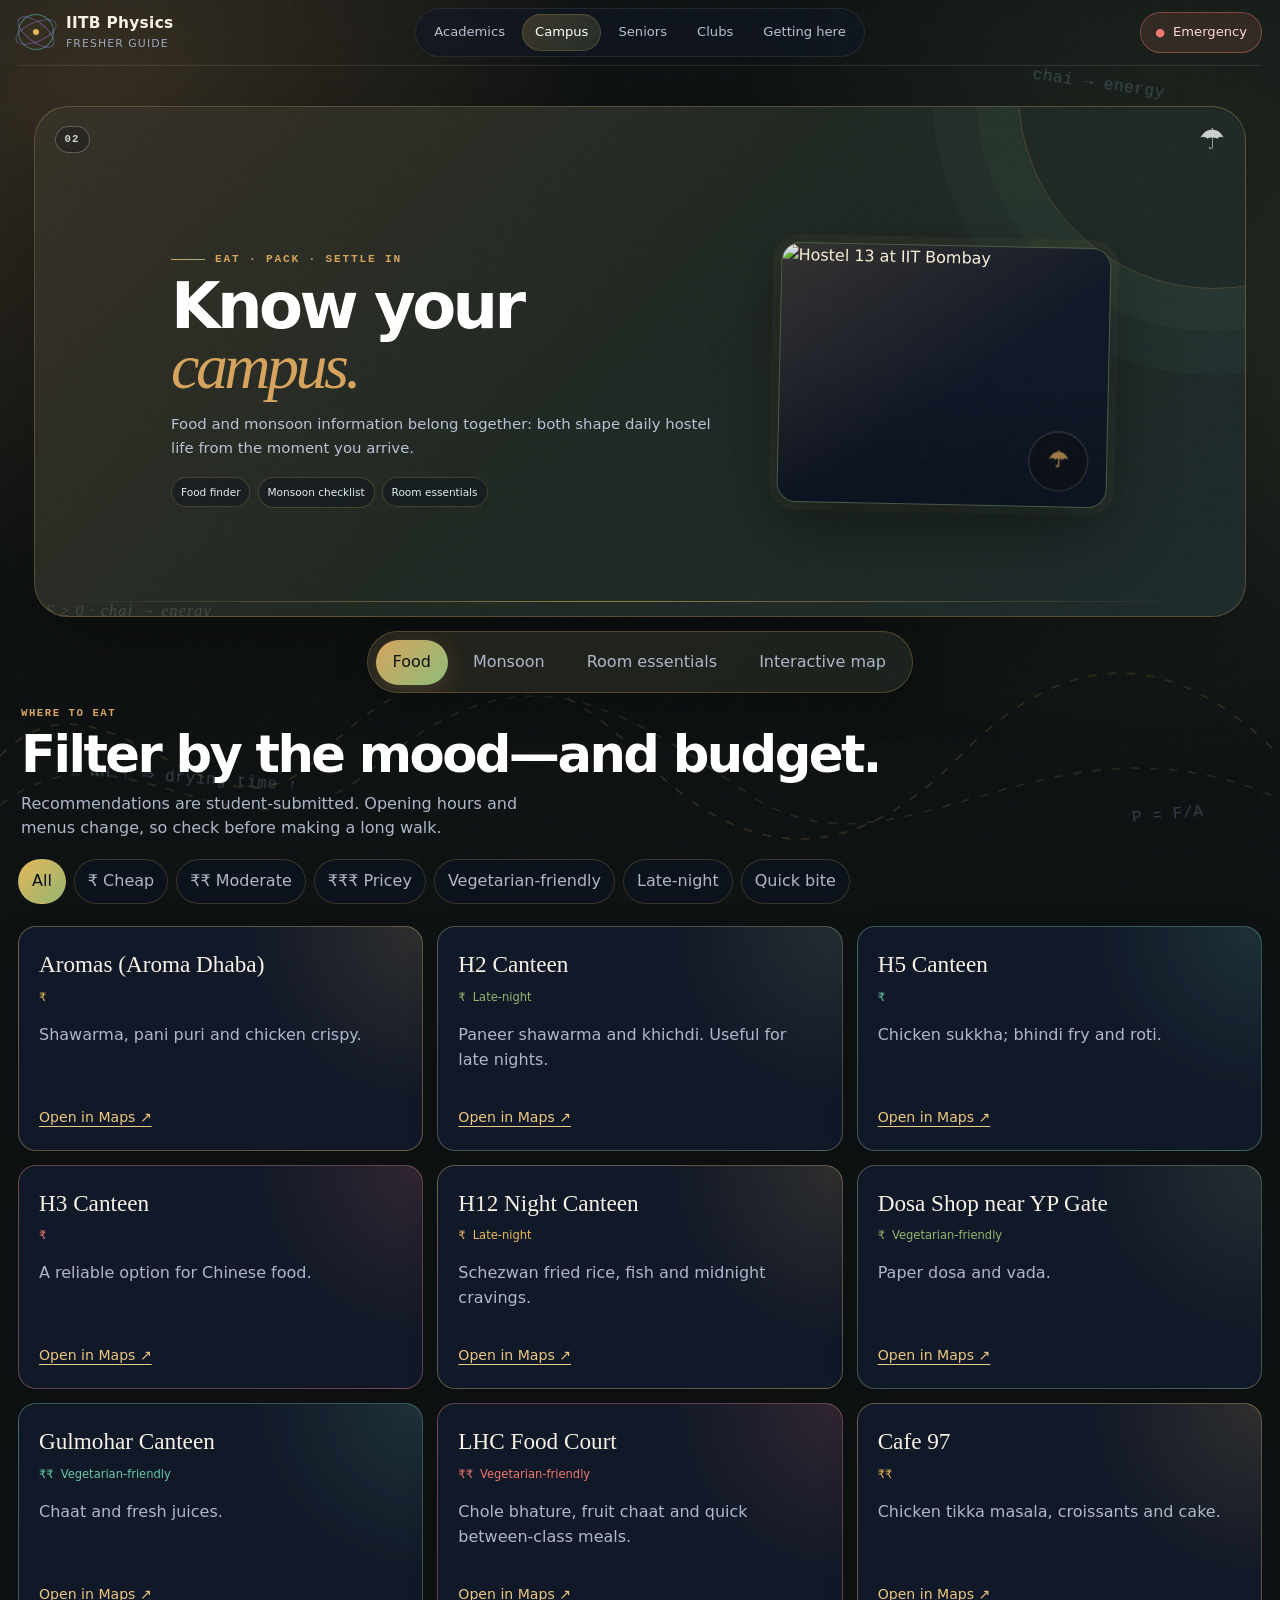
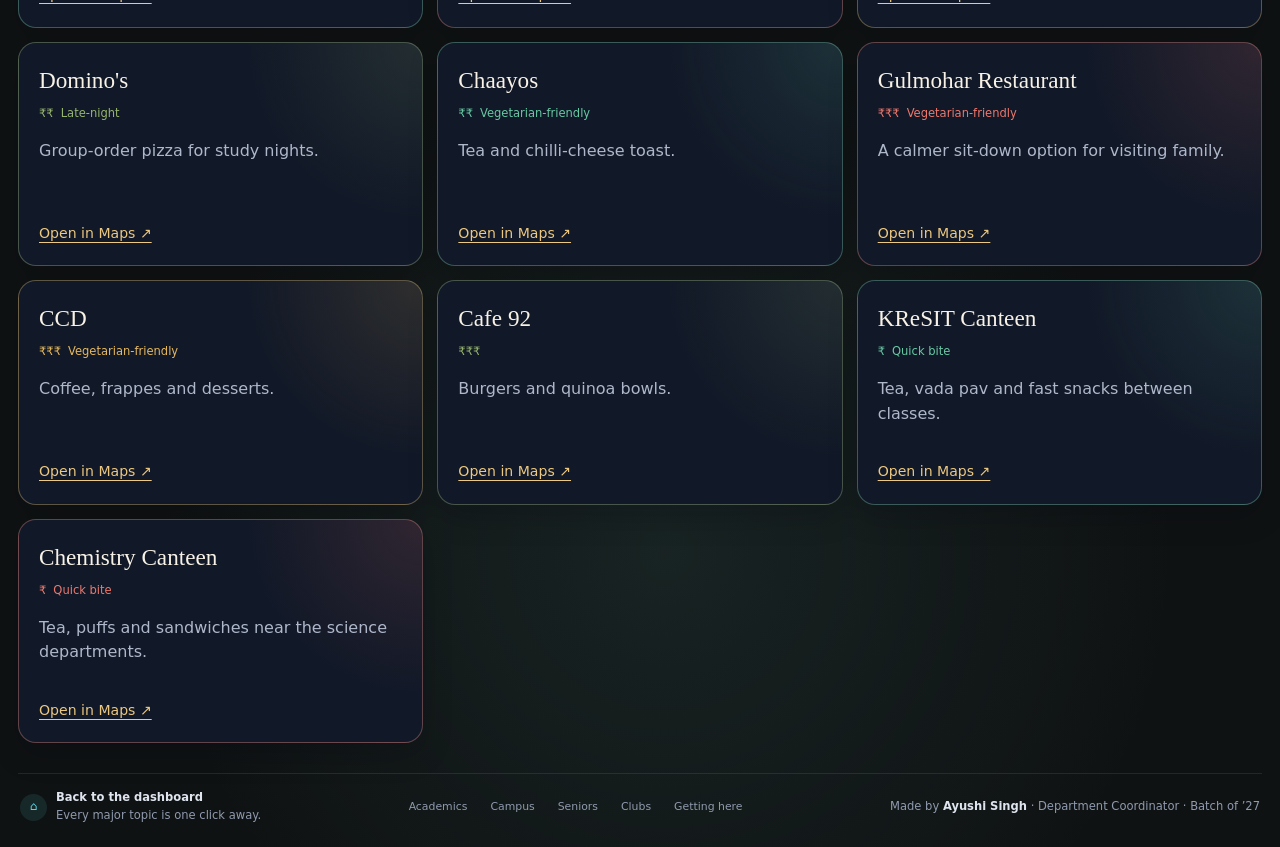
==== commit 2dc52e9a: "Update campus-life.html" ====
--- a/campus-life.html
+++ b/campus-life.html
@@ -22,11 +22,29 @@
   <a class="emergency-pill" href="./emergency.html"><span>●</span> Emergency</a>
 </nav><main id="main" class="dashboard-main dashboard-subpage-main">
 <section class="page-hero"><div class="subpage-card-topline"><span class="card-index">02</span><span class="card-symbol">☂</span></div><div class="shell page-hero-grid"><div class="reveal"><p class="kicker">Eat · Pack · Settle in</p><h1 class="page-title">Know your <em>campus.</em></h1><p class="lede">Food and monsoon information belong together: both shape daily hostel life from the moment you arrive.</p><div class="subpage-meta"><span>Food finder</span><span>Monsoon checklist</span><span>Room essentials</span></div></div><figure class="page-visual reveal"><img src="./assets/hostel-h13.webp" alt="Hostel 13 at IIT Bombay"></figure></div></section>
-<section class="section"><div class="shell"><div class="tab-bar" data-tabs=".campus-panel"><button class="tab-button" data-tab="food" type="button">Food</button><button class="tab-button" data-tab="monsoon" type="button">Monsoon</button><button class="tab-button" data-tab="essentials" type="button">Room essentials</button></div>
+<section class="section"><div class="shell"><div class="tab-bar" data-tabs=".campus-panel"><button class="tab-button" data-tab="food" type="button">Food</button><button class="tab-button" data-tab="monsoon" type="button">Monsoon</button><button class="tab-button" data-tab="essentials" type="button">Room essentials</button><button class="tab-button" data-tab="map" type="button">Interactive map</button></div>
 <section id="food" class="tab-panel campus-panel"><div class="section-head"><div><p class="eyebrow">Where to eat</p><h2 class="section-title">Filter by the mood—and budget.</h2><p class="section-copy">Recommendations are student-submitted. Opening hours and menus change, so check before making a long walk.</p></div></div><div class="filters" id="food-filters"><button class="filter-chip active" data-food="all">All</button><button class="filter-chip" data-food="cheap">₹ Cheap</button><button class="filter-chip" data-food="moderate">₹₹ Moderate</button><button class="filter-chip" data-food="pricey">₹₹₹ Pricey</button><button class="filter-chip" data-food="veg">Vegetarian-friendly</button><button class="filter-chip" data-food="late">Late-night</button><button class="filter-chip" data-food="quick">Quick bite</button></div><div class="food-grid" id="food-grid"><article class="food-card" data-tags="cheap"><h3>Aromas (Aroma Dhaba)</h3><div class="food-meta"><span>₹</span></div><p>Shawarma, pani puri and chicken crispy.</p><a class="map-link" target="_blank" rel="noopener" href="https://www.google.com/maps/search/?api=1&query=Aromas+(Aroma+Dhaba)+IIT+Bombay">Open in Maps ↗</a></article><article class="food-card" data-tags="cheap late"><h3>H2 Canteen</h3><div class="food-meta"><span>₹</span><span>Late-night</span></div><p>Paneer shawarma and khichdi. Useful for late nights.</p><a class="map-link" target="_blank" rel="noopener" href="https://www.google.com/maps/search/?api=1&query=H2+Canteen+IIT+Bombay">Open in Maps ↗</a></article><article class="food-card" data-tags="cheap"><h3>H5 Canteen</h3><div class="food-meta"><span>₹</span></div><p>Chicken sukkha; bhindi fry and roti.</p><a class="map-link" target="_blank" rel="noopener" href="https://www.google.com/maps/search/?api=1&query=H5+Canteen+IIT+Bombay">Open in Maps ↗</a></article><article class="food-card" data-tags="cheap"><h3>H3 Canteen</h3><div class="food-meta"><span>₹</span></div><p>A reliable option for Chinese food.</p><a class="map-link" target="_blank" rel="noopener" href="https://www.google.com/maps/search/?api=1&query=H3+Canteen+IIT+Bombay">Open in Maps ↗</a></article><article class="food-card" data-tags="cheap late"><h3>H12 Night Canteen</h3><div class="food-meta"><span>₹</span><span>Late-night</span></div><p>Schezwan fried rice, fish and midnight cravings.</p><a class="map-link" target="_blank" rel="noopener" href="https://www.google.com/maps/search/?api=1&query=H12+Night+Canteen+IIT+Bombay">Open in Maps ↗</a></article><article class="food-card" data-tags="cheap veg"><h3>Dosa Shop near YP Gate</h3><div class="food-meta"><span>₹</span><span>Vegetarian-friendly</span></div><p>Paper dosa and vada.</p><a class="map-link" target="_blank" rel="noopener" href="https://www.google.com/maps/search/?api=1&query=Dosa+Shop+near+YP+Gate+IIT+Bombay">Open in Maps ↗</a></article><article class="food-card" data-tags="moderate veg"><h3>Gulmohar Canteen</h3><div class="food-meta"><span>₹₹</span><span>Vegetarian-friendly</span></div><p>Chaat and fresh juices.</p><a class="map-link" target="_blank" rel="noopener" href="https://www.google.com/maps/search/?api=1&query=Gulmohar+Canteen+IIT+Bombay">Open in Maps ↗</a></article><article class="food-card" data-tags="moderate veg"><h3>LHC Food Court</h3><div class="food-meta"><span>₹₹</span><span>Vegetarian-friendly</span></div><p>Chole bhature, fruit chaat and quick between-class meals.</p><a class="map-link" target="_blank" rel="noopener" href="https://www.google.com/maps/search/?api=1&query=LHC+Food+Court+IIT+Bombay">Open in Maps ↗</a></article><article class="food-card" data-tags="moderate"><h3>Cafe 97</h3><div class="food-meta"><span>₹₹</span></div><p>Chicken tikka masala, croissants and cake.</p><a class="map-link" target="_blank" rel="noopener" href="https://www.google.com/maps/search/?api=1&query=Cafe+97+IIT+Bombay">Open in Maps ↗</a></article><article class="food-card" data-tags="moderate late"><h3>Domino's</h3><div class="food-meta"><span>₹₹</span><span>Late-night</span></div><p>Group-order pizza for study nights.</p><a class="map-link" target="_blank" rel="noopener" href="https://www.google.com/maps/search/?api=1&query=Domino's+IIT+Bombay">Open in Maps ↗</a></article><article class="food-card" data-tags="moderate veg"><h3>Chaayos</h3><div class="food-meta"><span>₹₹</span><span>Vegetarian-friendly</span></div><p>Tea and chilli-cheese toast.</p><a class="map-link" target="_blank" rel="noopener" href="https://www.google.com/maps/search/?api=1&query=Chaayos+IIT+Bombay">Open in Maps ↗</a></article><article class="food-card" data-tags="pricey veg"><h3>Gulmohar Restaurant</h3><div class="food-meta"><span>₹₹₹</span><span>Vegetarian-friendly</span></div><p>A calmer sit-down option for visiting family.</p><a class="map-link" target="_blank" rel="noopener" href="https://www.google.com/maps/search/?api=1&query=Gulmohar+Restaurant+IIT+Bombay">Open in Maps ↗</a></article><article class="food-card" data-tags="pricey veg"><h3>CCD</h3><div class="food-meta"><span>₹₹₹</span><span>Vegetarian-friendly</span></div><p>Coffee, frappes and desserts.</p><a class="map-link" target="_blank" rel="noopener" href="https://www.google.com/maps/search/?api=1&query=CCD+IIT+Bombay">Open in Maps ↗</a></article><article class="food-card" data-tags="pricey"><h3>Cafe 92</h3><div class="food-meta"><span>₹₹₹</span></div><p>Burgers and quinoa bowls.</p><a class="map-link" target="_blank" rel="noopener" href="https://www.google.com/maps/search/?api=1&query=Cafe+92+IIT+Bombay">Open in Maps ↗</a></article><article class="food-card" data-tags="cheap quick"><h3>KReSIT Canteen</h3><div class="food-meta"><span>₹</span><span>Quick bite</span></div><p>Tea, vada pav and fast snacks between classes.</p><a class="map-link" target="_blank" rel="noopener" href="https://www.google.com/maps/search/?api=1&query=KReSIT+Canteen+IIT+Bombay">Open in Maps ↗</a></article><article class="food-card" data-tags="cheap quick"><h3>Chemistry Canteen</h3><div class="food-meta"><span>₹</span><span>Quick bite</span></div><p>Tea, puffs and sandwiches near the science departments.</p><a class="map-link" target="_blank" rel="noopener" href="https://www.google.com/maps/search/?api=1&query=Chemistry+Canteen+IIT+Bombay">Open in Maps ↗</a></article></div></section>
 <section id="monsoon" class="tab-panel campus-panel"><div class="content-grid"><div class="panel span-7"><p class="eyebrow">Interactive packing list</p><h2>Monsoon kit</h2><p>Tick items as you pack. Your progress is saved in this browser.</p><div class="checklist" id="monsoon-list"><label class="check"><input type="checkbox" data-key="umbrella"><span><strong>Sturdy umbrella</strong><small>Small folding umbrellas often lose against Mumbai wind.</small></span></label><label class="check"><input type="checkbox" data-key="raincoat"><span><strong>Good raincoat</strong><small>Useful when you need both hands for a bag or bicycle.</small></span></label><label class="check"><input type="checkbox" data-key="waterproof"><span><strong>Waterproof laptop layer</strong><small>Use a sleeve plus a waterproof outer bag.</small></span></label><label class="check"><input type="checkbox" data-key="footwear"><span><strong>Quick-drying footwear</strong><small>Keep one dry pair reserved for classes and labs.</small></span></label><label class="check"><input type="checkbox" data-key="fungus"><span><strong>Moisture and fungus control</strong><small>Do not leave damp clothes or leather sealed in cupboards.</small></span></label><label class="check"><input type="checkbox" data-key="laundry"><span><strong>Use hostel laundry for drying</strong><small>Air-drying can remain slow during humid weeks.</small></span></label></div></div><aside class="panel span-5"><p class="eyebrow">Two mistakes to avoid</p><h3>Do not overpack bedding</h3><p>Mattresses, pillows, buckets, mugs and many room basics are available around the hostel area. Save luggage space for personal essentials.</p><h3>Do not hoard perishables</h3><p>Humidity shortens food life. Keep snacks sealed and avoid storing damp packaging.</p></aside></div></section>
 <section id="essentials" class="tab-panel campus-panel"><div class="content-grid"><div class="panel span-6"><p class="eyebrow">Daily setup</p><h2>Where to buy basics</h2><div class="course-list"><article class="course"><div class="course-body" style="padding:20px"><strong>H12 / H13 / H14 cluster</strong><p>Buckets, mugs, toiletries and quick snacks.</p><a class="map-link" target="_blank" rel="noopener" href="https://www.google.com/maps/search/?api=1&query=Hostel+13+IIT+Bombay">Open area in Maps ↗</a></div></article><article class="course"><div class="course-body" style="padding:20px"><strong>Hostel 1 stationery and Xerox</strong><p>Notebooks, lab records, printing and copies.</p><a class="map-link" target="_blank" rel="noopener" href="https://www.google.com/maps/search/?api=1&query=Hostel+1+IIT+Bombay">Open in Maps ↗</a></div></article><article class="course"><div class="course-body" style="padding:20px"><strong>Dhun convenience store, H16</strong><p>Packaged food, daily essentials and late-night supplies.</p><a class="map-link" target="_blank" rel="noopener" href="https://www.google.com/maps/search/?api=1&query=Hostel+16+IIT+Bombay">Open in Maps ↗</a></div></article></div></div><div class="panel span-6"><p class="eyebrow">Bulk purchases</p><h2>One larger grocery run</h2><p>DMart in Hiranandani can be useful for shared room supplies, coffee and packaged snacks. Coordinate with batchmates rather than making repeated solo trips.</p><a class="btn btn-secondary" target="_blank" rel="noopener" href="https://www.google.com/maps/search/?api=1&query=DMart+Hiranandani+Powai">DMart in Maps ↗</a></div></div></section>
-</div></section></main>
+<section id="map" class="tab-panel campus-panel">
+  <div class="campus-map-promo panel">
+    <div class="campus-map-promo-copy">
+      <p class="eyebrow">Navigate faster</p>
+      <h2>Interactive campus + department maps</h2>
+      <p>Search key campus locations, jump to gates, hostels, food spots and academic buildings, then switch to the Physics Department floor layouts inside one clean page.</p>
+      <div class="campus-map-promo-actions">
+        <a class="btn btn-primary" href="./campus-map.html">Open interactive maps</a>
+        <span>Campus view + Physics Department layout</span>
+      </div>
+    </div>
+    <div class="campus-map-promo-visual" aria-hidden="true">
+      <img src="./assets/iitb-campus-map.webp" alt="">
+      <span class="map-pulse p1"></span>
+      <span class="map-pulse p2"></span>
+      <span class="map-pulse p3"></span>
+    </div>
+  </div>
+</section></div></section></main>
 
 <footer class="dashboard-subpage-footer">
   <div class="dashboard-bottom subpage-bottom">
@@ -47,4 +65,4 @@
 <script src="./site.js"></script><script>
 const chips=[...document.querySelectorAll('[data-food]')],cards=[...document.querySelectorAll('.food-card')];chips.forEach(chip=>chip.addEventListener('click',()=>{chips.forEach(c=>c.classList.toggle('active',c===chip));const f=chip.dataset.food;cards.forEach(card=>card.hidden=f!=='all'&&!card.dataset.tags.split(' ').includes(f))}));
 const checks=[...document.querySelectorAll('#monsoon-list input')];checks.forEach(box=>{const key='iitb-pack-'+box.dataset.key;box.checked=localStorage.getItem(key)==='1';box.closest('.check').classList.toggle('done',box.checked);box.addEventListener('change',()=>{localStorage.setItem(key,box.checked?'1':'0');box.closest('.check').classList.toggle('done',box.checked)})});
-</script></body></html>+</script></body></html>
